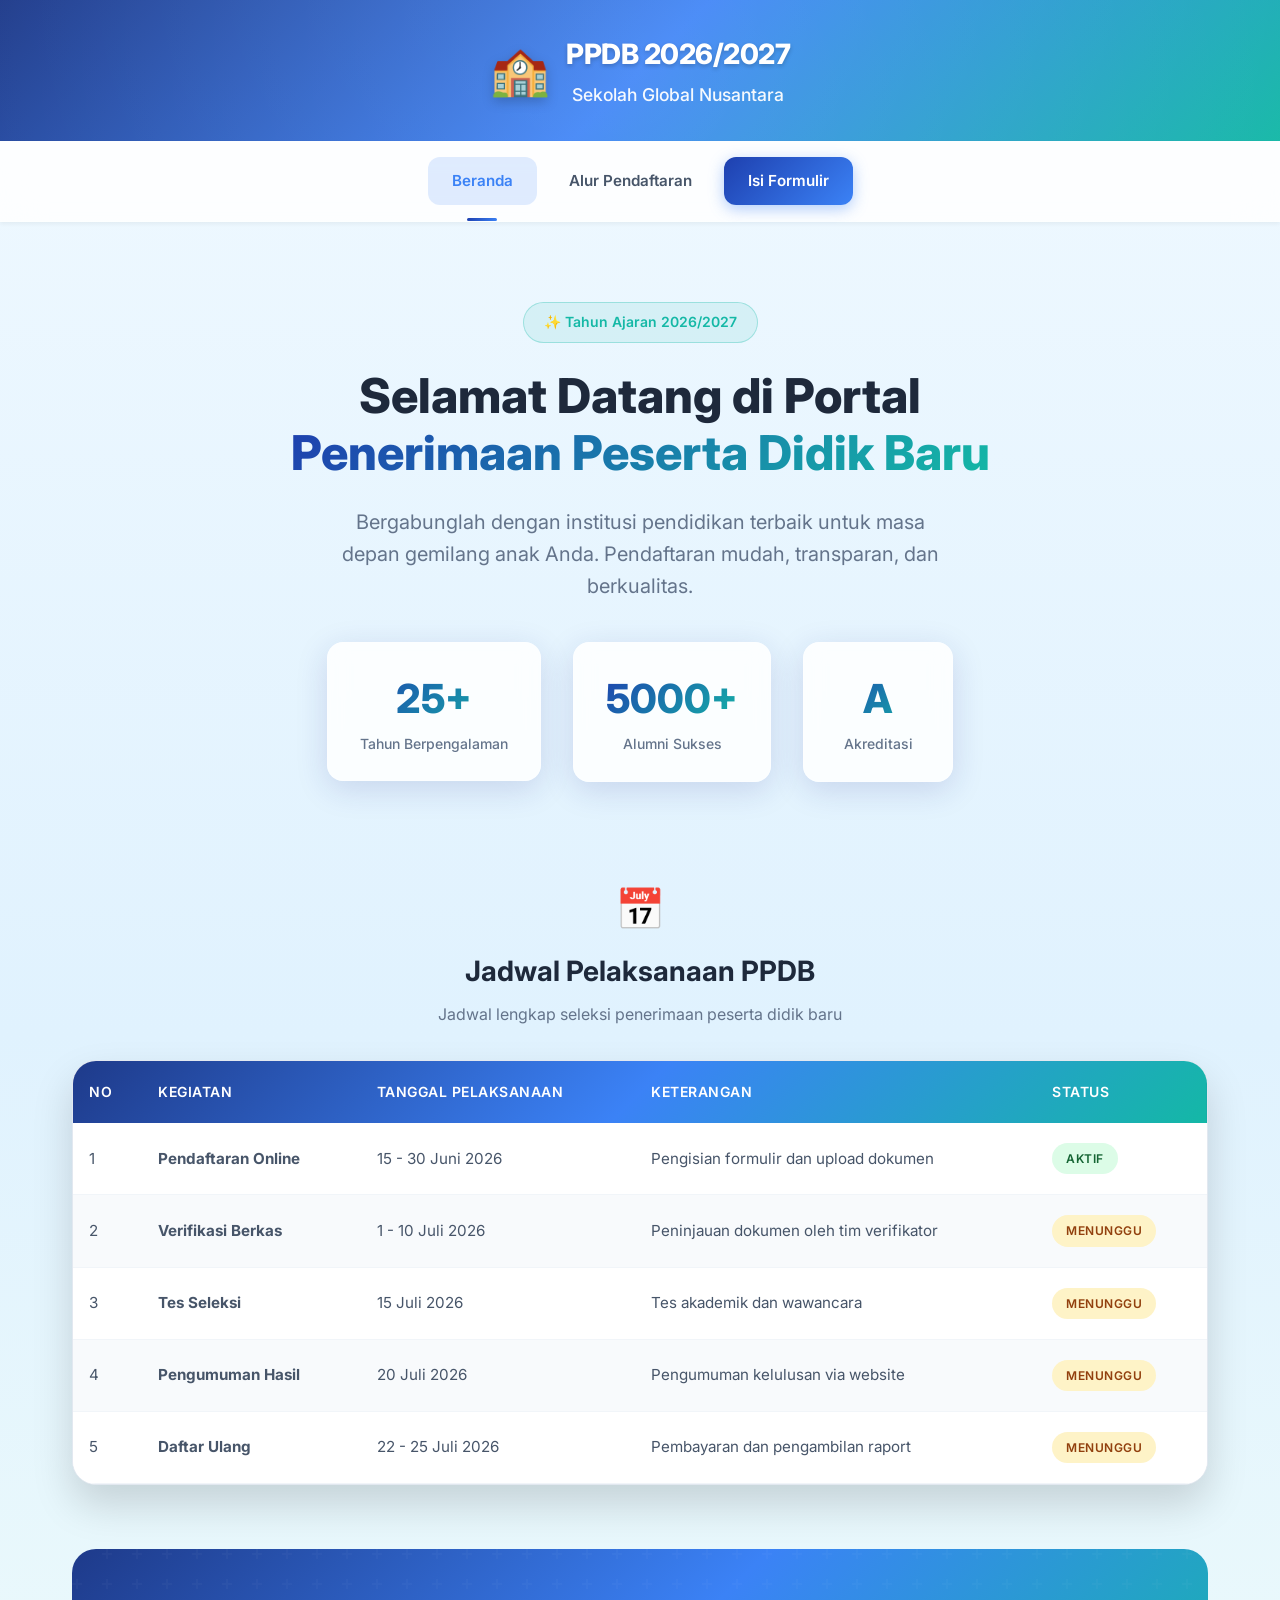
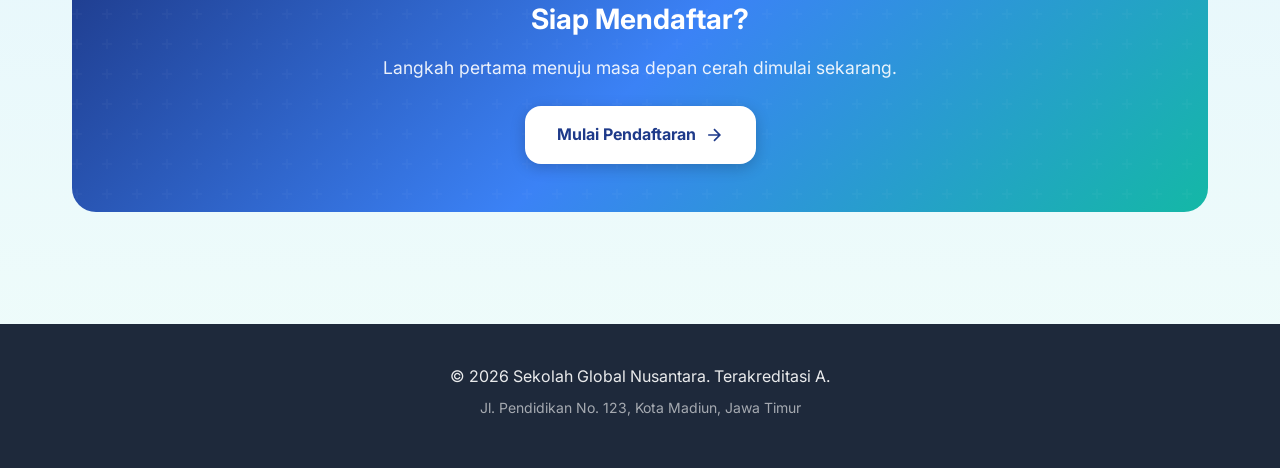
==== index.html @ fd0a24f8 "Folder UTS" ====
<!DOCTYPE html>
<html lang="id">
<head>
    <meta charset="UTF-8">
    <meta name="viewport" content="width=device-width, initial-scale=1.0">
    <title>Beranda - PPDB Sekolah Global Nusantara</title>
    <link rel="stylesheet" href="asset/css/style.css">
    <link href="https://fonts.googleapis.com/css2?family=Inter:wght@300;400;500;600;700;800&display=swap" rel="stylesheet">
</head>
<body>
    <header class="main-header">
        <div class="header-content">
            <div class="brand">
                <div class="logo-icon">🏫</div>
                <div class="brand-text">
                    <h1>PPDB 2026/2027</h1>
                    <p>Sekolah Global Nusantara</p>
                </div>
            </div>
        </div>
    </header>

    <nav class="main-nav">
        <ul class="nav-links">
            <li><a href="index.html" class="nav-link active">Beranda</a></li>
            <li><a href="alur.html" class="nav-link">Alur Pendaftaran</a></li>
            <li><a href="form.html" class="nav-link nav-cta">Isi Formulir</a></li>
        </ul>
    </nav>

    <main class="main-content">
        <section class="hero-section">
            <div class="hero-badge">✨ Tahun Ajaran 2026/2027</div>
            <h2 class="hero-title">Selamat Datang di Portal<br><span class="gradient-text">Penerimaan Peserta Didik Baru</span></h2>
            <p class="hero-subtitle">
                Bergabunglah dengan institusi pendidikan terbaik untuk masa depan gemilang anak Anda. 
                Pendaftaran mudah, transparan, dan berkualitas.
            </p>
            <div class="hero-stats">
                <div class="stat-card">
                    <span class="stat-number">25+</span>
                    <span class="stat-label">Tahun Berpengalaman</span>
                </div>
                <div class="stat-card">
                    <span class="stat-number">5000+</span>
                    <span class="stat-label">Alumni Sukses</span>
                </div>
                <div class="stat-card">
                    <span class="stat-number">A</span>
                    <span class="stat-label">Akreditasi</span>
                </div>
            </div>
        </section>

        <section class="schedule-section">
            <div class="section-header">
                <div class="section-icon">📅</div>
                <h3>Jadwal Pelaksanaan PPDB</h3>
                <p class="section-desc">Jadwal lengkap seleksi penerimaan peserta didik baru</p>
            </div>
            
            <div class="table-container">
                <table class="modern-table">
                    <thead>
                        <tr>
                            <th>No</th>
                            <th>Kegiatan</th>
                            <th>Tanggal Pelaksanaan</th>
                            <th>Keterangan</th>
                            <th>Status</th>
                        </tr>
                    </thead>
                    <tbody>
                        <tr>
                            <td>1</td>
                            <td><strong>Pendaftaran Online</strong></td>
                            <td>15 - 30 Juni 2026</td>
                            <td>Pengisian formulir dan upload dokumen</td>
                            <td><span class="status-badge active">Aktif</span></td>
                        </tr>
                        <tr>
                            <td>2</td>
                            <td><strong>Verifikasi Berkas</strong></td>
                            <td>1 - 10 Juli 2026</td>
                            <td>Peninjauan dokumen oleh tim verifikator</td>
                            <td><span class="status-badge pending">Menunggu</span></td>
                        </tr>
                        <tr>
                            <td>3</td>
                            <td><strong>Tes Seleksi</strong></td>
                            <td>15 Juli 2026</td>
                            <td>Tes akademik dan wawancara</td>
                            <td><span class="status-badge pending">Menunggu</span></td>
                        </tr>
                        <tr>
                            <td>4</td>
                            <td><strong>Pengumuman Hasil</strong></td>
                            <td>20 Juli 2026</td>
                            <td>Pengumuman kelulusan via website</td>
                            <td><span class="status-badge pending">Menunggu</span></td>
                        </tr>
                        <tr>
                            <td>5</td>
                            <td><strong>Daftar Ulang</strong></td>
                            <td>22 - 25 Juli 2026</td>
                            <td>Pembayaran dan pengambilan raport</td>
                            <td><span class="status-badge pending">Menunggu</span></td>
                        </tr>
                    </tbody>
                </table>
            </div>
        </section>

        <section class="cta-section">
            <div class="cta-card">
                <h4>Siap Mendaftar?</h4>
                <p>Langkah pertama menuju masa depan cerah dimulai sekarang.</p>
                <a href="form.html" class="btn-primary">
                    <span>Mulai Pendaftaran</span>
                    <svg width="20" height="20" viewBox="0 0 24 24" fill="none" stroke="currentColor" stroke-width="2">
                        <path d="M5 12h14M12 5l7 7-7 7"/>
                    </svg>
                </a>
            </div>
        </section>
    </main>

    <footer class="main-footer">
        <p>&copy; 2026 Sekolah Global Nusantara. Terakreditasi A.</p>
        <p class="footer-sub">Jl. Pendidikan No. 123, Kota Madiun, Jawa Timur</p>
    </footer>

    <script src="asset/javascript/script.js"></script>
</body>
</html>
---- asset/css/style.css ----
/* ============================================
   PPDB SEKOLAH GLOBAL NUSANTARA - PREMIUM DESIGN
   Modern Glassmorphism & Gradient Theme
   ============================================ */

:root {
    /* Color Palette - Premium Blue-Teal Gradient */
    --primary-dark: #1e3a8a;
    --primary: #3b82f6;
    --primary-light: #60a5fa;
    --secondary: #14b8a6;
    --secondary-light: #5eead4;
    --accent: #f59e0b;
    
    /* Gradients */
    --gradient-header: linear-gradient(135deg, #1e3a8a 0%, #3b82f6 50%, #14b8a6 100%);
    --gradient-button: linear-gradient(135deg, #1e40af 0%, #3b82f6 100%);
    --gradient-button-hover: linear-gradient(135deg, #3b82f6 0%, #14b8a6 100%);
    --gradient-text: linear-gradient(135deg, #1e40af 0%, #14b8a6 100%);
    
    /* Glass Effect */
    --glass-bg: rgba(255, 255, 255, 0.85);
    --glass-border: rgba(255, 255, 255, 0.3);
    --glass-shadow: 0 8px 32px rgba(31, 38, 135, 0.15);
    
    /* Shadows */
    --shadow-sm: 0 2px 4px rgba(0,0,0,0.05);
    --shadow-md: 0 4px 6px rgba(0,0,0,0.07);
    --shadow-lg: 0 10px 25px rgba(0,0,0,0.1);
    --shadow-xl: 0 20px 40px rgba(0,0,0,0.15);
    
    /* Typography */
    --font-family: 'Inter', -apple-system, BlinkMacSystemFont, sans-serif;
    
    /* Spacing */
    --radius-sm: 8px;
    --radius-md: 12px;
    --radius-lg: 16px;
    --radius-xl: 24px;
}

/* Reset & Base */
* {
    margin: 0;
    padding: 0;
    box-sizing: border-box;
}

body {
    font-family: var(--font-family);
    background: linear-gradient(180deg, #f0f9ff 0%, #e0f2fe 50%, #f0fdfa 100%);
    min-height: 100vh;
    color: #1e293b;
    line-height: 1.6;
    overflow-x: hidden;
}

/* ============================================
   HEADER - Animated Gradient
   ============================================ */
.main-header {
    background: var(--gradient-header);
    padding: 2rem 0;
    position: relative;
    overflow: hidden;
}

.main-header::before {
    content: '';
    position: absolute;
    top: -50%;
    left: -50%;
    width: 200%;
    height: 200%;
    background: radial-gradient(circle, rgba(255,255,255,0.1) 0%, transparent 70%);
    animation: shimmer 15s infinite linear;
}

@keyframes shimmer {
    0% { transform: rotate(0deg); }
    100% { transform: rotate(360deg); }
}

.header-content {
    max-width: 1200px;
    margin: 0 auto;
    padding: 0 2rem;
    position: relative;
    z-index: 1;
}

.brand {
    display: flex;
    align-items: center;
    gap: 1rem;
    justify-content: center;
}

.logo-icon {
    font-size: 3rem;
    filter: drop-shadow(0 4px 6px rgba(0,0,0,0.2));
    animation: float 3s ease-in-out infinite;
}

@keyframes float {
    0%, 100% { transform: translateY(0); }
    50% { transform: translateY(-10px); }
}

.brand-text {
    text-align: center;
    color: white;
}

.brand-text h1 {
    font-size: 1.75rem;
    font-weight: 800;
    letter-spacing: -0.5px;
    text-shadow: 0 2px 4px rgba(0,0,0,0.2);
}

.brand-text p {
    font-size: 1.1rem;
    font-weight: 500;
    opacity: 0.95;
    margin-top: 0.25rem;
}

/* ============================================
   NAVIGATION - Glassmorphism Effect
   ============================================ */
.main-nav {
    background: var(--glass-bg);
    backdrop-filter: blur(20px);
    -webkit-backdrop-filter: blur(20px);
    border-bottom: 1px solid var(--glass-border);
    position: sticky;
    top: 0;
    z-index: 100;
    box-shadow: var(--shadow-sm);
}

.nav-links {
    max-width: 1200px;
    margin: 0 auto;
    padding: 1rem 2rem;
    display: flex;
    justify-content: center;
    gap: 0.5rem;
    list-style: none;
}

.nav-link {
    display: block;
    padding: 0.75rem 1.5rem;
    text-decoration: none;
    color: #475569;
    font-weight: 600;
    font-size: 0.95rem;
    border-radius: var(--radius-md);
    transition: all 0.3s cubic-bezier(0.4, 0, 0.2, 1);
    position: relative;
}

.nav-link:hover {
    color: var(--primary);
    background: rgba(59, 130, 246, 0.1);
    transform: translateY(-2px);
}

.nav-link.active {
    color: var(--primary);
    background: rgba(59, 130, 246, 0.15);
}

.nav-link.active::after {
    content: '';
    position: absolute;
    bottom: -1rem;
    left: 50%;
    transform: translateX(-50%);
    width: 30px;
    height: 3px;
    background: var(--gradient-button);
    border-radius: 3px;
}

.nav-cta {
    background: var(--gradient-button);
    color: white !important;
    box-shadow: 0 4px 15px rgba(59, 130, 246, 0.4);
}

.nav-cta:hover {
    background: var(--gradient-button-hover);
    box-shadow: 0 6px 20px rgba(59, 130, 246, 0.5);
    transform: translateY(-2px) scale(1.05);
}

/* ============================================
   MAIN CONTENT
   ============================================ */
.main-content {
    max-width: 1200px;
    margin: 0 auto;
    padding: 3rem 2rem;
}

/* ============================================
   HERO SECTION - Premium Landing
   ============================================ */
.hero-section {
    text-align: center;
    margin-bottom: 4rem;
    padding: 2rem 0;
}

.hero-badge {
    display: inline-block;
    padding: 0.5rem 1.25rem;
    background: rgba(20, 184, 166, 0.1);
    color: var(--secondary);
    font-weight: 600;
    font-size: 0.875rem;
    border-radius: 50px;
    margin-bottom: 1.5rem;
    border: 1px solid rgba(20, 184, 166, 0.3);
}

.hero-title {
    font-size: 3rem;
    font-weight: 800;
    line-height: 1.2;
    margin-bottom: 1.5rem;
    color: #1e293b;
}

.gradient-text {
    background: var(--gradient-text);
    -webkit-background-clip: text;
    -webkit-text-fill-color: transparent;
    background-clip: text;
}

.hero-subtitle {
    font-size: 1.25rem;
    color: #64748b;
    max-width: 600px;
    margin: 0 auto 2.5rem;
    font-weight: 400;
}

.hero-stats {
    display: flex;
    justify-content: center;
    gap: 2rem;
    flex-wrap: wrap;
}

.stat-card {
    background: var(--glass-bg);
    backdrop-filter: blur(10px);
    padding: 1.5rem 2rem;
    border-radius: var(--radius-lg);
    border: 1px solid var(--glass-border);
    box-shadow: var(--glass-shadow);
    min-width: 150px;
    transition: transform 0.3s ease;
}

.stat-card:hover {
    transform: translateY(-5px);
}

.stat-number {
    display: block;
    font-size: 2.5rem;
    font-weight: 800;
    background: var(--gradient-text);
    -webkit-background-clip: text;
    -webkit-text-fill-color: transparent;
}

.stat-label {
    font-size: 0.875rem;
    color: #64748b;
    font-weight: 500;
}

/* ============================================
   SCHEDULE TABLE - Modern Zebra Striping
   ============================================ */
.schedule-section {
    margin-bottom: 4rem;
}

.section-header {
    text-align: center;
    margin-bottom: 2rem;
}

.section-icon {
    font-size: 2.5rem;
    margin-bottom: 0.5rem;
}

.section-header h3 {
    font-size: 1.75rem;
    font-weight: 700;
    color: #1e293b;
    margin-bottom: 0.5rem;
}

.section-desc {
    color: #64748b;
}

.table-container {
    background: white;
    border-radius: var(--radius-xl);
    box-shadow: var(--shadow-xl);
    overflow: hidden;
    border: 1px solid #e2e8f0;
}

.modern-table {
    width: 100%;
    border-collapse: separate;
    border-spacing: 0;
    font-size: 0.95rem;
}

.modern-table thead {
    background: var(--gradient-header);
    color: white;
}

.modern-table th {
    padding: 1.25rem 1rem;
    font-weight: 600;
    text-align: left;
    font-size: 0.875rem;
    text-transform: uppercase;
    letter-spacing: 0.5px;
}

.modern-table td {
    padding: 1.25rem 1rem;
    border-bottom: 1px solid #f1f5f9;
    color: #475569;
}

/* Zebra Striping */
.modern-table tbody tr:nth-child(even) {
    background: #f8fafc;
}

.modern-table tbody tr:nth-child(odd) {
    background: white;
}

.modern-table tbody tr:hover {
    background: #eff6ff;
    transition: background 0.2s ease;
}

/* Status Badges */
.status-badge {
    display: inline-block;
    padding: 0.375rem 0.875rem;
    border-radius: 50px;
    font-size: 0.75rem;
    font-weight: 600;
    text-transform: uppercase;
    letter-spacing: 0.5px;
}

.status-badge.active {
    background: #dcfce7;
    color: #166534;
}

.status-badge.pending {
    background: #fef3c7;
    color: #92400e;
}

/* ============================================
   CTA SECTION
   ============================================ */
.cta-section {
    margin-top: 3rem;
}

.cta-card {
    background: var(--gradient-header);
    border-radius: var(--radius-xl);
    padding: 3rem;
    text-align: center;
    color: white;
    position: relative;
    overflow: hidden;
}

.cta-card::before {
    content: '';
    position: absolute;
    top: 0;
    left: 0;
    right: 0;
    bottom: 0;
    background: url("data:image/svg+xml,%3Csvg width='60' height='60' viewBox='0 0 60 60' xmlns='http://www.w3.org/2000/svg'%3E%3Cg fill='none' fill-rule='evenodd'%3E%3Cg fill='%23ffffff' fill-opacity='0.05'%3E%3Cpath d='M36 34v-4h-2v4h-4v2h4v4h2v-4h4v-2h-4zm0-30V0h-2v4h-4v2h4v4h2V6h4V4h-4zM6 34v-4H4v4H0v2h4v4h2v-4h4v-2H6zM6 4V0H4v4H0v2h4v4h2V6h4V4H6z'/%3E%3C/g%3E%3C/g%3E%3C/svg%3E");
    opacity: 0.5;
}

.cta-card h4 {
    font-size: 1.75rem;
    font-weight: 700;
    margin-bottom: 0.75rem;
    position: relative;
}

.cta-card p {
    font-size: 1.1rem;
    opacity: 0.9;
    margin-bottom: 1.5rem;
    position: relative;
}

.btn-primary {
    display: inline-flex;
    align-items: center;
    gap: 0.5rem;
    padding: 1rem 2rem;
    background: white;
    color: var(--primary-dark);
    text-decoration: none;
    font-weight: 700;
    border-radius: var(--radius-lg);
    box-shadow: 0 4px 15px rgba(0,0,0,0.2);
    transition: all 0.3s cubic-bezier(0.4, 0, 0.2, 1);
    position: relative;
    border: none;
    cursor: pointer;
}

.btn-primary:hover {
    transform: translateY(-3px) scale(1.02);
    box-shadow: 0 8px 25px rgba(0,0,0,0.3);
}

.btn-primary svg {
    transition: transform 0.3s ease;
}

.btn-primary:hover svg {
    transform: translateX(4px);
}

/* ============================================
   ALUR PAGE - Timeline Design
   ============================================ */
.page-header {
    text-align: center;
    margin-bottom: 3rem;
}

.page-title {
    font-size: 2.5rem;
    font-weight: 800;
    margin-bottom: 0.75rem;
}

.page-subtitle {
    color: #64748b;
    font-size: 1.1rem;
}

.flow-section {
    display: grid;
    grid-template-columns: 1fr 1fr;
    gap: 3rem;
    align-items: start;
    margin-bottom: 4rem;
}

.flow-illustration {
    position: sticky;
    top: 120px;
}

.flow-image {
    width: 100%;
    border-radius: var(--radius-xl);
    box-shadow: var(--shadow-xl);
    border: 1px solid #e2e8f0;
}

.image-caption {
    text-align: center;
    margin-top: 1rem;
    color: #64748b;
    font-size: 0.875rem;
    font-style: italic;
}

.flow-content {
    background: white;
    padding: 2.5rem;
    border-radius: var(--radius-xl);
    box-shadow: var(--shadow-lg);
}

.flow-title {
    font-size: 1.5rem;
    font-weight: 700;
    margin-bottom: 1rem;
    color: #1e293b;
}

.flow-intro {
    color: #64748b;
    margin-bottom: 2rem;
    line-height: 1.7;
}

.flow-list {
    list-style: none;
    counter-reset: flow-counter;
}

.flow-item {
    display: flex;
    gap: 1.25rem;
    margin-bottom: 1.5rem;
    padding-bottom: 1.5rem;
    border-bottom: 1px solid #f1f5f9;
    transition: all 0.3s ease;
}

.flow-item:last-child {
    border-bottom: none;
    margin-bottom: 0;
    padding-bottom: 0;
}

.flow-item:hover {
    transform: translateX(10px);
}

.flow-number {
    width: 50px;
    height: 50px;
    background: var(--gradient-button);
    color: white;
    border-radius: var(--radius-md);
    display: flex;
    align-items: center;
    justify-content: center;
    font-weight: 700;
    font-size: 1.1rem;
    flex-shrink: 0;
    box-shadow: 0 4px 15px rgba(59, 130, 246, 0.3);
}

.flow-text h4 {
    font-size: 1.1rem;
    font-weight: 700;
    color: #1e293b;
    margin-bottom: 0.5rem;
}

.flow-text p {
    color: #64748b;
    font-size: 0.95rem;
    line-height: 1.6;
}

/* Requirements Section */
.requirements-section {
    background: white;
    padding: 2.5rem;
    border-radius: var(--radius-xl);
    box-shadow: var(--shadow-lg);
}

.section-title {
    font-size: 1.5rem;
    font-weight: 700;
    margin-bottom: 1.5rem;
    text-align: center;
}

.requirements-grid {
    display: grid;
    grid-template-columns: repeat(auto-fit, minmax(200px, 1fr));
    gap: 1.5rem;
}

.req-card {
    background: #f8fafc;
    border: 2px solid #e2e8f0;
    border-radius: var(--radius-lg);
    padding: 1.5rem;
    text-align: center;
    transition: all 0.3s ease;
    cursor: pointer;
}

.req-card:hover {
    border-color: var(--primary);
    background: #eff6ff;
    transform: translateY(-5px);
    box-shadow: var(--shadow-md);
}

.req-icon {
    font-size: 2.5rem;
    margin-bottom: 0.75rem;
}

.req-card span {
    display: block;
    font-weight: 600;
    color: #475569;
}

/* ============================================
   FORM PAGE - Glassmorphism Form
   ============================================ */
.form-section {
    max-width: 700px;
    margin: 0 auto;
}

.form-container {
    background: var(--glass-bg);
    backdrop-filter: blur(20px);
    -webkit-backdrop-filter: blur(20px);
    border: 1px solid var(--glass-border);
    border-radius: var(--radius-xl);
    padding: 3rem;
    box-shadow: var(--glass-shadow);
}

.form-header {
    text-align: center;
    margin-bottom: 2.5rem;
}

.form-icon {
    font-size: 3.5rem;
    margin-bottom: 1rem;
    display: inline-block;
    animation: bounce 2s infinite;
}

@keyframes bounce {
    0%, 100% { transform: translateY(0); }
    50% { transform: translateY(-10px); }
}

.form-title {
    font-size: 1.75rem;
    font-weight: 700;
    color: #1e293b;
    margin-bottom: 0.5rem;
}

.form-subtitle {
    color: #64748b;
    font-size: 0.95rem;
}

.modern-form {
    display: flex;
    flex-direction: column;
    gap: 1.75rem;
}

.form-group {
    position: relative;
}

.form-label {
    display: flex;
    align-items: center;
    gap: 0.5rem;
    font-weight: 600;
    color: #374151;
    margin-bottom: 0.75rem;
    font-size: 0.95rem;
}

.label-icon {
    font-size: 1.1rem;
}

.form-input,
.form-select {
    width: 100%;
    padding: 1rem 1.25rem;
    border: 2px solid #e2e8f0;
    border-radius: var(--radius-lg);
    font-size: 1rem;
    font-family: var(--font-family);
    background: white;
    transition: all 0.3s ease;
    outline: none;
}

.form-input:focus,
.form-select:focus {
    border-color: var(--primary);
    box-shadow: 0 0 0 4px rgba(59, 130, 246, 0.15), 0 0 20px rgba(59, 130, 246, 0.2);
    transform: translateY(-2px);
}

/* Glow Effect on Focus */
.form-input:focus {
    animation: glow 1.5s ease-in-out infinite alternate;
}

@keyframes glow {
    from { box-shadow: 0 0 0 4px rgba(59, 130, 246, 0.15), 0 0 10px rgba(59, 130, 246, 0.1); }
    to { box-shadow: 0 0 0 4px rgba(59, 130, 246, 0.2), 0 0 25px rgba(20, 184, 166, 0.3); }
}

/* NIK Counter */
.nik-counter {
    position: absolute;
    right: 1rem;
    bottom: 1rem;
    font-size: 0.75rem;
    color: #94a3b8;
    font-weight: 500;
}

.nik-counter.valid {
    color: var(--secondary);
    font-weight: 600;
}

.nik-counter.invalid {
    color: #ef4444;
}

/* Select Wrapper */
.select-wrapper {
    position: relative;
}

.select-arrow {
    position: absolute;
    right: 1.25rem;
    top: 50%;
    transform: translateY(-50%);
    color: #94a3b8;
    pointer-events: none;
    transition: transform 0.3s ease;
}

.form-select:focus + .select-arrow {
    transform: translateY(-50%) rotate(180deg);
    color: var(--primary);
}

/* Info Box */
.form-info-box {
    display: flex;
    gap: 1rem;
    padding: 1.25rem;
    background: linear-gradient(135deg, #fef3c7 0%, #fde68a 100%);
    border-radius: var(--radius-md);
    border-left: 4px solid var(--accent);
}

.info-icon {
    font-size: 1.5rem;
    flex-shrink: 0;
}

.info-text {
    font-size: 0.9rem;
    color: #92400e;
    line-height: 1.6;
}

.info-text strong {
    display: block;
    margin-bottom: 0.25rem;
    color: #78350f;
}

/* Submit Button */
.btn-submit {
    width: 100%;
    padding: 1.25rem;
    background: var(--gradient-button);
    color: white;
    border: none;
    border-radius: var(--radius-lg);
    font-size: 1.1rem;
    font-weight: 700;
    cursor: pointer;
    position: relative;
    overflow: hidden;
    transition: all 0.3s cubic-bezier(0.4, 0, 0.2, 1);
    box-shadow: 0 4px 15px rgba(59, 130, 246, 0.4);
}

.btn-submit::before {
    content: '';
    position: absolute;
    top: 0;
    left: -100%;
    width: 100%;
    height: 100%;
    background: linear-gradient(90deg, transparent, rgba(255,255,255,0.3), transparent);
    transition: left 0.5s ease;
}

.btn-submit:hover {
    transform: translateY(-3px) scale(1.02);
    box-shadow: 0 8px 25px rgba(59, 130, 246, 0.5);
    background: var(--gradient-button-hover);
}

.btn-submit:hover::before {
    left: 100%;
}

.btn-submit:active {
    transform: translateY(-1px) scale(0.98);
}

.btn-loader {
    display: flex;
    align-items: center;
    justify-content: center;
    gap: 0.75rem;
}

.spinner {
    width: 20px;
    height: 20px;
    animation: spin 1s linear infinite;
}

@keyframes spin {
    100% { transform: rotate(360deg); }
}

/* ============================================
   TOAST NOTIFICATION - Custom Floating Alert
   ============================================ */
.toast {
    position: fixed;
    bottom: 2rem;
    left: 50%;
    transform: translateX(-50%) translateY(100px);
    background: white;
    padding: 1.25rem 2rem;
    border-radius: var(--radius-lg);
    box-shadow: 0 20px 40px rgba(0,0,0,0.2);
    display: flex;
    align-items: center;
    gap: 1rem;
    min-width: 350px;
    max-width: 450px;
    z-index: 1000;
    opacity: 0;
    transition: all 0.4s cubic-bezier(0.68, -0.55, 0.265, 1.55);
    border-left: 5px solid var(--secondary);
}

.toast.show {
    transform: translateX(-50%) translateY(0);
    opacity: 1;
}

.toast.error {
    border-left-color: #ef4444;
}

.toast.error .toast-icon {
    background: #fef2f2;
    color: #ef4444;
}

.toast-icon {
    width: 45px;
    height: 45px;
    background: #f0fdf4;
    color: var(--secondary);
    border-radius: 50%;
    display: flex;
    align-items: center;
    justify-content: center;
    font-size: 1.5rem;
    flex-shrink: 0;
}

.toast-content {
    flex: 1;
}

.toast-title {
    font-weight: 700;
    color: #1e293b;
    margin-bottom: 0.25rem;
}

.toast-message {
    font-size: 0.9rem;
    color: #64748b;
}

.toast-progress {
    position: absolute;
    bottom: 0;
    left: 0;
    height: 4px;
    background: var(--secondary);
    border-radius: 0 0 0 var(--radius-lg);
    width: 100%;
    transform-origin: left;
}

.toast.error .toast-progress {
    background: #ef4444;
}

/* ============================================
   FOOTER
   ============================================ */
.main-footer {
    background: #1e293b;
    color: white;
    text-align: center;
    padding: 2.5rem 2rem;
    margin-top: 4rem;
}

.main-footer p {
    margin-bottom: 0.5rem;
    opacity: 0.9;
}

.footer-sub {
    font-size: 0.875rem;
    opacity: 0.6 !important;
}

/* ============================================
   RESPONSIVE DESIGN
   ============================================ */
@media (max-width: 768px) {
    .hero-title {
        font-size: 2rem;
    }
    
    .hero-stats {
        flex-direction: column;
        align-items: center;
    }
    
    .flow-section {
        grid-template-columns: 1fr;
    }
    
    .flow-illustration {
        position: static;
        order: -1;
    }
    
    .form-container {
        padding: 2rem 1.5rem;
    }
    
    .nav-links {
        flex-wrap: wrap;
        gap: 0.5rem;
    }
    
    .nav-link {
        padding: 0.5rem 1rem;
        font-size: 0.875rem;
    }
    
    .modern-table {
        font-size: 0.875rem;
    }
    
    .modern-table th,
    .modern-table td {
        padding: 1rem 0.75rem;
    }
    
    .toast {
        min-width: 90%;
        max-width: 90%;
    }
}

/* Print Styles */
@media print {
    .main-header,
    .main-nav,
    .btn-submit,
    .toast {
        display: none;
    }
    
    .main-content {
        padding: 0;
    }
}
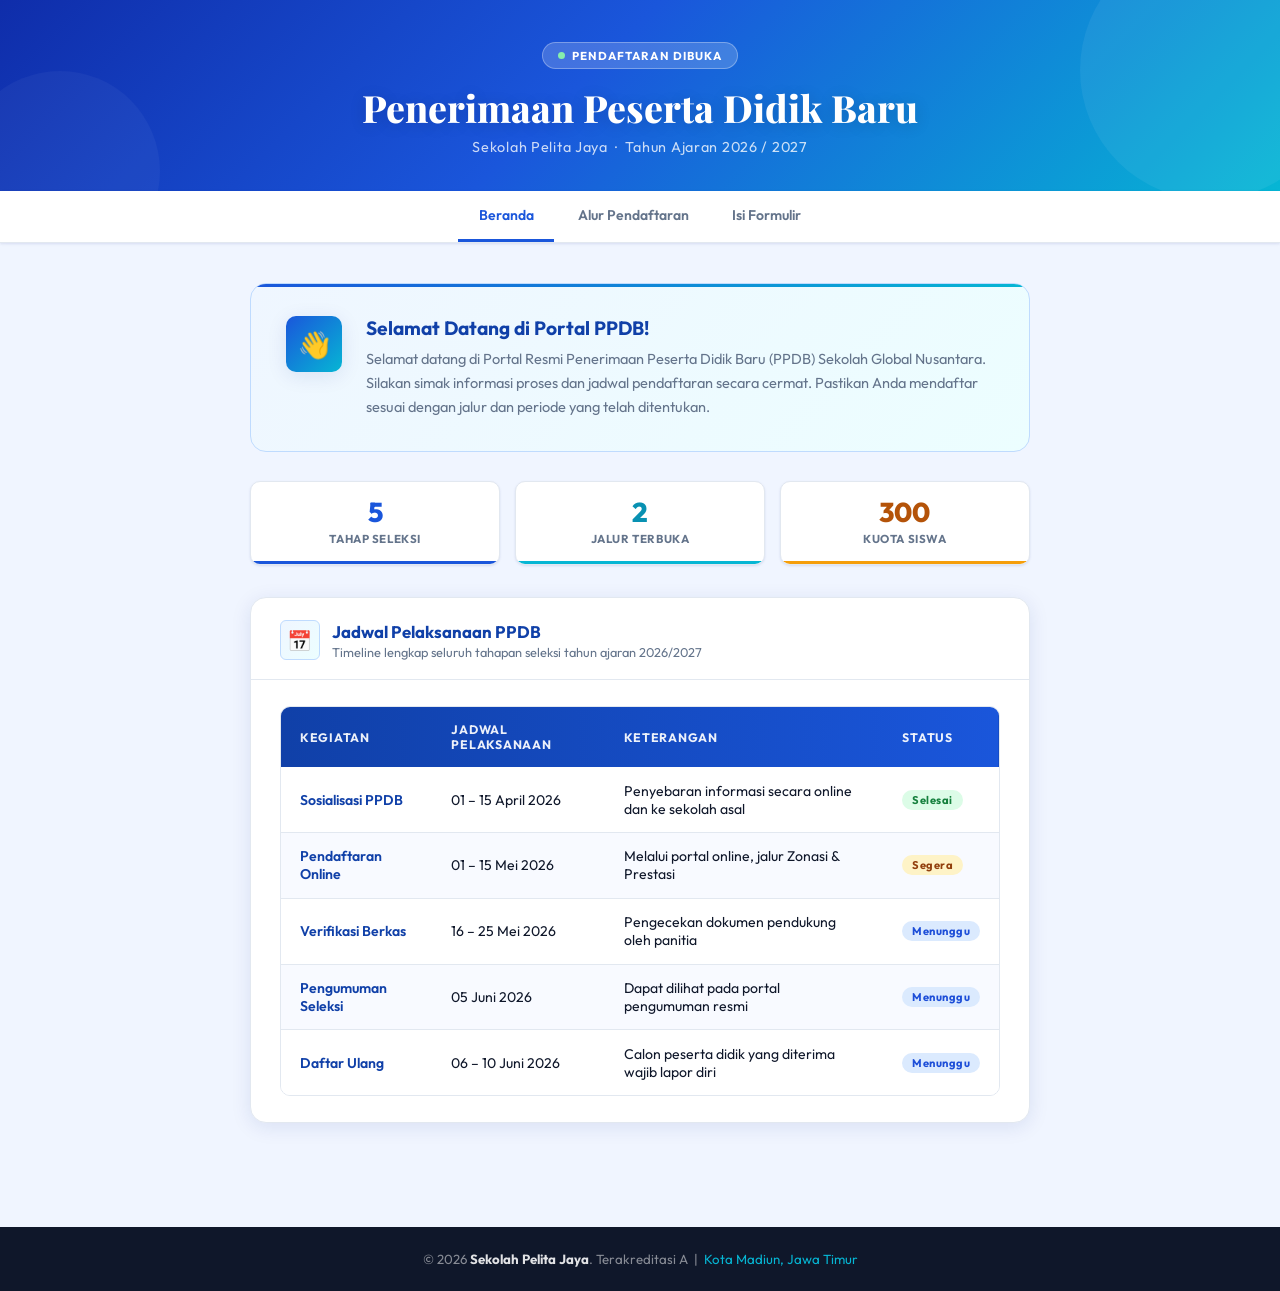
==== commit fa762d6f: "Folder UTS" ====
--- a/index.html
+++ b/index.html
@@ -1,135 +1,121 @@
 <!DOCTYPE html>
 <html lang="id">
 <head>
-    <meta charset="UTF-8">
-    <meta name="viewport" content="width=device-width, initial-scale=1.0">
-    <title>Beranda - PPDB Sekolah Global Nusantara</title>
-    <link rel="stylesheet" href="asset/css/style.css">
-    <link href="https://fonts.googleapis.com/css2?family=Inter:wght@300;400;500;600;700;800&display=swap" rel="stylesheet">
+  <meta charset="UTF-8" />
+  <meta name="viewport" content="width=device-width, initial-scale=1.0" />
+  <title>Beranda — PPDB Sekolah Pelita Jaya 2026/2027</title>
+  <link rel="stylesheet" href="asset/css/style.css" />
 </head>
 <body>
-    <header class="main-header">
-        <div class="header-content">
-            <div class="brand">
-                <div class="logo-icon">🏫</div>
-                <div class="brand-text">
-                    <h1>PPDB 2026/2027</h1>
-                    <p>Sekolah Global Nusantara</p>
-                </div>
-            </div>
+
+  <header>
+    <div class="header-badge">
+      <span class="dot"></span>
+      Pendaftaran Dibuka
+    </div>
+    <h1> Penerimaan Peserta Didik Baru</h1>
+    <p>Sekolah Pelita Jaya &nbsp;·&nbsp; Tahun Ajaran 2026 / 2027</p>
+  </header>
+
+  <nav>
+    <a href="index.html" class="active"> Beranda</a>
+    <a href="alur.html"> Alur Pendaftaran</a>
+    <a href="form.html"> Isi Formulir</a>
+  </nav>
+
+  <main>
+
+    <!-- Welcome Banner -->
+    <div class="hero-welcome">
+      <div class="hero-icon">👋</div>
+      <div>
+        <h2>Selamat Datang di Portal PPDB!</h2>
+        <p>Selamat datang di Portal Resmi Penerimaan Peserta Didik Baru (PPDB) Sekolah Global Nusantara.
+           Silakan simak informasi proses dan jadwal pendaftaran secara cermat. Pastikan Anda mendaftar
+           sesuai dengan jalur dan periode yang telah ditentukan.</p>
+      </div>
+    </div>
+
+    <!-- Quick Stats -->
+    <div class="stat-chips">
+      <div class="chip blue">
+        <div class="chip-number">5</div>
+        <div class="chip-label">Tahap Seleksi</div>
+      </div>
+      <div class="chip cyan">
+        <div class="chip-number">2</div>
+        <div class="chip-label">Jalur Terbuka</div>
+      </div>
+      <div class="chip gold">
+        <div class="chip-number">300</div>
+        <div class="chip-label">Kuota Siswa</div>
+      </div>
+    </div>
+
+    <!-- Jadwal PPDB Table -->
+    <div class="card">
+      <div class="card-header">
+        <div class="card-header-icon">📅</div>
+        <div>
+          <h2>Jadwal Pelaksanaan PPDB</h2>
+          <p>Timeline lengkap seluruh tahapan seleksi tahun ajaran 2026/2027</p>
         </div>
-    </header>
+      </div>
+      <div class="card-body">
+        <div class="table-wrapper">
+          <table>
+            <thead>
+              <tr>
+                <th>Kegiatan</th>
+                <th>Jadwal Pelaksanaan</th>
+                <th>Keterangan</th>
+                <th>Status</th>
+              </tr>
+            </thead>
+            <tbody>
+              <tr>
+                <td>Sosialisasi PPDB</td>
+                <td>01 – 15 April 2026</td>
+                <td>Penyebaran informasi secara online dan ke sekolah asal</td>
+                <td><span class="badge-status open">Selesai</span></td>
+              </tr>
+              <tr>
+                <td>Pendaftaran Online</td>
+                <td>01 – 15 Mei 2026</td>
+                <td>Melalui portal online, jalur Zonasi &amp; Prestasi</td>
+                <td><span class="badge-status soon">Segera</span></td>
+              </tr>
+              <tr>
+                <td>Verifikasi Berkas</td>
+                <td>16 – 25 Mei 2026</td>
+                <td>Pengecekan dokumen pendukung oleh panitia</td>
+                <td><span class="badge-status info">Menunggu</span></td>
+              </tr>
+              <tr>
+                <td>Pengumuman Seleksi</td>
+                <td>05 Juni 2026</td>
+                <td>Dapat dilihat pada portal pengumuman resmi</td>
+                <td><span class="badge-status info">Menunggu</span></td>
+              </tr>
+              <tr>
+                <td>Daftar Ulang</td>
+                <td>06 – 10 Juni 2026</td>
+                <td>Calon peserta didik yang diterima wajib lapor diri</td>
+                <td><span class="badge-status info">Menunggu</span></td>
+              </tr>
+            </tbody>
+          </table>
+        </div>
+      </div>
+    </div>
 
-    <nav class="main-nav">
-        <ul class="nav-links">
-            <li><a href="index.html" class="nav-link active">Beranda</a></li>
-            <li><a href="alur.html" class="nav-link">Alur Pendaftaran</a></li>
-            <li><a href="form.html" class="nav-link nav-cta">Isi Formulir</a></li>
-        </ul>
-    </nav>
+  </main>
 
-    <main class="main-content">
-        <section class="hero-section">
-            <div class="hero-badge">✨ Tahun Ajaran 2026/2027</div>
-            <h2 class="hero-title">Selamat Datang di Portal<br><span class="gradient-text">Penerimaan Peserta Didik Baru</span></h2>
-            <p class="hero-subtitle">
-                Bergabunglah dengan institusi pendidikan terbaik untuk masa depan gemilang anak Anda. 
-                Pendaftaran mudah, transparan, dan berkualitas.
-            </p>
-            <div class="hero-stats">
-                <div class="stat-card">
-                    <span class="stat-number">25+</span>
-                    <span class="stat-label">Tahun Berpengalaman</span>
-                </div>
-                <div class="stat-card">
-                    <span class="stat-number">5000+</span>
-                    <span class="stat-label">Alumni Sukses</span>
-                </div>
-                <div class="stat-card">
-                    <span class="stat-number">A</span>
-                    <span class="stat-label">Akreditasi</span>
-                </div>
-            </div>
-        </section>
+  <footer>
+    <div>&copy; 2026 <strong>Sekolah Pelita Jaya</strong>. Terakreditasi A &nbsp;|&nbsp; <span class="footer-accent">Kota Madiun, Jawa Timur</span></div>
+  </footer>
 
-        <section class="schedule-section">
-            <div class="section-header">
-                <div class="section-icon">📅</div>
-                <h3>Jadwal Pelaksanaan PPDB</h3>
-                <p class="section-desc">Jadwal lengkap seleksi penerimaan peserta didik baru</p>
-            </div>
-            
-            <div class="table-container">
-                <table class="modern-table">
-                    <thead>
-                        <tr>
-                            <th>No</th>
-                            <th>Kegiatan</th>
-                            <th>Tanggal Pelaksanaan</th>
-                            <th>Keterangan</th>
-                            <th>Status</th>
-                        </tr>
-                    </thead>
-                    <tbody>
-                        <tr>
-                            <td>1</td>
-                            <td><strong>Pendaftaran Online</strong></td>
-                            <td>15 - 30 Juni 2026</td>
-                            <td>Pengisian formulir dan upload dokumen</td>
-                            <td><span class="status-badge active">Aktif</span></td>
-                        </tr>
-                        <tr>
-                            <td>2</td>
-                            <td><strong>Verifikasi Berkas</strong></td>
-                            <td>1 - 10 Juli 2026</td>
-                            <td>Peninjauan dokumen oleh tim verifikator</td>
-                            <td><span class="status-badge pending">Menunggu</span></td>
-                        </tr>
-                        <tr>
-                            <td>3</td>
-                            <td><strong>Tes Seleksi</strong></td>
-                            <td>15 Juli 2026</td>
-                            <td>Tes akademik dan wawancara</td>
-                            <td><span class="status-badge pending">Menunggu</span></td>
-                        </tr>
-                        <tr>
-                            <td>4</td>
-                            <td><strong>Pengumuman Hasil</strong></td>
-                            <td>20 Juli 2026</td>
-                            <td>Pengumuman kelulusan via website</td>
-                            <td><span class="status-badge pending">Menunggu</span></td>
-                        </tr>
-                        <tr>
-                            <td>5</td>
-                            <td><strong>Daftar Ulang</strong></td>
-                            <td>22 - 25 Juli 2026</td>
-                            <td>Pembayaran dan pengambilan raport</td>
-                            <td><span class="status-badge pending">Menunggu</span></td>
-                        </tr>
-                    </tbody>
-                </table>
-            </div>
-        </section>
-
-        <section class="cta-section">
-            <div class="cta-card">
-                <h4>Siap Mendaftar?</h4>
-                <p>Langkah pertama menuju masa depan cerah dimulai sekarang.</p>
-                <a href="form.html" class="btn-primary">
-                    <span>Mulai Pendaftaran</span>
-                    <svg width="20" height="20" viewBox="0 0 24 24" fill="none" stroke="currentColor" stroke-width="2">
-                        <path d="M5 12h14M12 5l7 7-7 7"/>
-                    </svg>
-                </a>
-            </div>
-        </section>
-    </main>
-
-    <footer class="main-footer">
-        <p>&copy; 2026 Sekolah Global Nusantara. Terakreditasi A.</p>
-        <p class="footer-sub">Jl. Pendidikan No. 123, Kota Madiun, Jawa Timur</p>
-    </footer>
-
-    <script src="asset/javascript/script.js"></script>
+  <div id="toast"></div>
+  <script src="asset/javascript/script.js"></script>
 </body>
-</html>+</html>
--- a/asset/css/style.css
+++ b/asset/css/style.css
@@ -1,1018 +1,687 @@
-/* ============================================
-   PPDB SEKOLAH GLOBAL NUSANTARA - PREMIUM DESIGN
-   Modern Glassmorphism & Gradient Theme
-   ============================================ */
+@import url('https://fonts.googleapis.com/css2?family=Outfit:wght@300;400;500;600;700;800&family=Playfair+Display:wght@700;800&display=swap');
 
 :root {
-    /* Color Palette - Premium Blue-Teal Gradient */
-    --primary-dark: #1e3a8a;
-    --primary: #3b82f6;
-    --primary-light: #60a5fa;
-    --secondary: #14b8a6;
-    --secondary-light: #5eead4;
-    --accent: #f59e0b;
-    
-    /* Gradients */
-    --gradient-header: linear-gradient(135deg, #1e3a8a 0%, #3b82f6 50%, #14b8a6 100%);
-    --gradient-button: linear-gradient(135deg, #1e40af 0%, #3b82f6 100%);
-    --gradient-button-hover: linear-gradient(135deg, #3b82f6 0%, #14b8a6 100%);
-    --gradient-text: linear-gradient(135deg, #1e40af 0%, #14b8a6 100%);
-    
-    /* Glass Effect */
-    --glass-bg: rgba(255, 255, 255, 0.85);
-    --glass-border: rgba(255, 255, 255, 0.3);
-    --glass-shadow: 0 8px 32px rgba(31, 38, 135, 0.15);
-    
-    /* Shadows */
-    --shadow-sm: 0 2px 4px rgba(0,0,0,0.05);
-    --shadow-md: 0 4px 6px rgba(0,0,0,0.07);
-    --shadow-lg: 0 10px 25px rgba(0,0,0,0.1);
-    --shadow-xl: 0 20px 40px rgba(0,0,0,0.15);
-    
-    /* Typography */
-    --font-family: 'Inter', -apple-system, BlinkMacSystemFont, sans-serif;
-    
-    /* Spacing */
-    --radius-sm: 8px;
-    --radius-md: 12px;
-    --radius-lg: 16px;
-    --radius-xl: 24px;
-}
-
-/* Reset & Base */
-* {
-    margin: 0;
-    padding: 0;
-    box-sizing: border-box;
-}
+  --primary:       #1a56db;
+  --primary-dark:  #1040a8;
+  --primary-light: #3b82f6;
+  --accent:        #06b6d4;
+  --accent2:       #f59e0b;
+  --success:       #10b981;
+  --danger:        #ef4444;
+  --bg:            #f0f5ff;
+  --surface:       #ffffff;
+  --surface2:      #f8faff;
+  --text:          #0f172a;
+  --text-muted:    #64748b;
+  --text-light:    #94a3b8;
+  --border:        #e2e8f0;
+  --border-accent: #bfdbfe;
+  --radius:        16px;
+  --radius-sm:     10px;
+  --radius-xs:     6px;
+  --shadow-sm:     0 1px 3px rgba(15,40,138,0.08), 0 1px 2px rgba(15,40,138,0.04);
+  --shadow:        0 4px 20px rgba(15,40,138,0.10);
+  --shadow-md:     0 8px 32px rgba(15,40,138,0.14);
+  --transition:    0.28s cubic-bezier(0.4,0,0.2,1);
+}
+
+*, *::before, *::after { box-sizing: border-box; margin: 0; padding: 0; }
+html { scroll-behavior: smooth; }
 
 body {
-    font-family: var(--font-family);
-    background: linear-gradient(180deg, #f0f9ff 0%, #e0f2fe 50%, #f0fdfa 100%);
-    min-height: 100vh;
-    color: #1e293b;
-    line-height: 1.6;
-    overflow-x: hidden;
-}
-
-/* ============================================
-   HEADER - Animated Gradient
-   ============================================ */
-.main-header {
-    background: var(--gradient-header);
-    padding: 2rem 0;
-    position: relative;
-    overflow: hidden;
-}
-
-.main-header::before {
-    content: '';
-    position: absolute;
-    top: -50%;
-    left: -50%;
-    width: 200%;
-    height: 200%;
-    background: radial-gradient(circle, rgba(255,255,255,0.1) 0%, transparent 70%);
-    animation: shimmer 15s infinite linear;
-}
-
-@keyframes shimmer {
-    0% { transform: rotate(0deg); }
-    100% { transform: rotate(360deg); }
-}
-
-.header-content {
-    max-width: 1200px;
-    margin: 0 auto;
-    padding: 0 2rem;
-    position: relative;
-    z-index: 1;
-}
-
-.brand {
-    display: flex;
-    align-items: center;
-    gap: 1rem;
-    justify-content: center;
-}
-
-.logo-icon {
-    font-size: 3rem;
-    filter: drop-shadow(0 4px 6px rgba(0,0,0,0.2));
-    animation: float 3s ease-in-out infinite;
-}
-
-@keyframes float {
-    0%, 100% { transform: translateY(0); }
-    50% { transform: translateY(-10px); }
-}
-
-.brand-text {
-    text-align: center;
-    color: white;
-}
-
-.brand-text h1 {
-    font-size: 1.75rem;
-    font-weight: 800;
-    letter-spacing: -0.5px;
-    text-shadow: 0 2px 4px rgba(0,0,0,0.2);
-}
-
-.brand-text p {
-    font-size: 1.1rem;
-    font-weight: 500;
-    opacity: 0.95;
-    margin-top: 0.25rem;
-}
-
-/* ============================================
-   NAVIGATION - Glassmorphism Effect
-   ============================================ */
-.main-nav {
-    background: var(--glass-bg);
-    backdrop-filter: blur(20px);
-    -webkit-backdrop-filter: blur(20px);
-    border-bottom: 1px solid var(--glass-border);
-    position: sticky;
-    top: 0;
-    z-index: 100;
-    box-shadow: var(--shadow-sm);
-}
-
-.nav-links {
-    max-width: 1200px;
-    margin: 0 auto;
-    padding: 1rem 2rem;
-    display: flex;
-    justify-content: center;
-    gap: 0.5rem;
-    list-style: none;
-}
-
-.nav-link {
-    display: block;
-    padding: 0.75rem 1.5rem;
-    text-decoration: none;
-    color: #475569;
-    font-weight: 600;
-    font-size: 0.95rem;
-    border-radius: var(--radius-md);
-    transition: all 0.3s cubic-bezier(0.4, 0, 0.2, 1);
-    position: relative;
-}
-
-.nav-link:hover {
-    color: var(--primary);
-    background: rgba(59, 130, 246, 0.1);
-    transform: translateY(-2px);
-}
-
-.nav-link.active {
-    color: var(--primary);
-    background: rgba(59, 130, 246, 0.15);
-}
-
-.nav-link.active::after {
-    content: '';
-    position: absolute;
-    bottom: -1rem;
-    left: 50%;
-    transform: translateX(-50%);
-    width: 30px;
-    height: 3px;
-    background: var(--gradient-button);
-    border-radius: 3px;
-}
-
-.nav-cta {
-    background: var(--gradient-button);
-    color: white !important;
-    box-shadow: 0 4px 15px rgba(59, 130, 246, 0.4);
-}
-
-.nav-cta:hover {
-    background: var(--gradient-button-hover);
-    box-shadow: 0 6px 20px rgba(59, 130, 246, 0.5);
-    transform: translateY(-2px) scale(1.05);
-}
-
-/* ============================================
-   MAIN CONTENT
-   ============================================ */
-.main-content {
-    max-width: 1200px;
-    margin: 0 auto;
-    padding: 3rem 2rem;
-}
-
-/* ============================================
-   HERO SECTION - Premium Landing
-   ============================================ */
-.hero-section {
-    text-align: center;
-    margin-bottom: 4rem;
-    padding: 2rem 0;
-}
-
-.hero-badge {
-    display: inline-block;
-    padding: 0.5rem 1.25rem;
-    background: rgba(20, 184, 166, 0.1);
-    color: var(--secondary);
-    font-weight: 600;
-    font-size: 0.875rem;
-    border-radius: 50px;
-    margin-bottom: 1.5rem;
-    border: 1px solid rgba(20, 184, 166, 0.3);
-}
-
-.hero-title {
-    font-size: 3rem;
-    font-weight: 800;
-    line-height: 1.2;
-    margin-bottom: 1.5rem;
-    color: #1e293b;
-}
-
-.gradient-text {
-    background: var(--gradient-text);
-    -webkit-background-clip: text;
-    -webkit-text-fill-color: transparent;
-    background-clip: text;
-}
-
-.hero-subtitle {
-    font-size: 1.25rem;
-    color: #64748b;
-    max-width: 600px;
-    margin: 0 auto 2.5rem;
-    font-weight: 400;
-}
-
-.hero-stats {
-    display: flex;
-    justify-content: center;
-    gap: 2rem;
-    flex-wrap: wrap;
-}
-
-.stat-card {
-    background: var(--glass-bg);
-    backdrop-filter: blur(10px);
-    padding: 1.5rem 2rem;
-    border-radius: var(--radius-lg);
-    border: 1px solid var(--glass-border);
-    box-shadow: var(--glass-shadow);
-    min-width: 150px;
-    transition: transform 0.3s ease;
-}
-
-.stat-card:hover {
-    transform: translateY(-5px);
-}
-
-.stat-number {
-    display: block;
-    font-size: 2.5rem;
-    font-weight: 800;
-    background: var(--gradient-text);
-    -webkit-background-clip: text;
-    -webkit-text-fill-color: transparent;
-}
-
-.stat-label {
-    font-size: 0.875rem;
-    color: #64748b;
-    font-weight: 500;
-}
-
-/* ============================================
-   SCHEDULE TABLE - Modern Zebra Striping
-   ============================================ */
-.schedule-section {
-    margin-bottom: 4rem;
-}
-
-.section-header {
-    text-align: center;
-    margin-bottom: 2rem;
-}
-
-.section-icon {
-    font-size: 2.5rem;
-    margin-bottom: 0.5rem;
-}
-
-.section-header h3 {
-    font-size: 1.75rem;
-    font-weight: 700;
-    color: #1e293b;
-    margin-bottom: 0.5rem;
-}
-
-.section-desc {
-    color: #64748b;
-}
-
-.table-container {
-    background: white;
-    border-radius: var(--radius-xl);
-    box-shadow: var(--shadow-xl);
-    overflow: hidden;
-    border: 1px solid #e2e8f0;
-}
-
-.modern-table {
-    width: 100%;
-    border-collapse: separate;
-    border-spacing: 0;
-    font-size: 0.95rem;
-}
-
-.modern-table thead {
-    background: var(--gradient-header);
-    color: white;
-}
-
-.modern-table th {
-    padding: 1.25rem 1rem;
-    font-weight: 600;
-    text-align: left;
-    font-size: 0.875rem;
-    text-transform: uppercase;
-    letter-spacing: 0.5px;
-}
-
-.modern-table td {
-    padding: 1.25rem 1rem;
-    border-bottom: 1px solid #f1f5f9;
-    color: #475569;
-}
-
-/* Zebra Striping */
-.modern-table tbody tr:nth-child(even) {
-    background: #f8fafc;
-}
-
-.modern-table tbody tr:nth-child(odd) {
-    background: white;
-}
-
-.modern-table tbody tr:hover {
-    background: #eff6ff;
-    transition: background 0.2s ease;
-}
-
-/* Status Badges */
-.status-badge {
-    display: inline-block;
-    padding: 0.375rem 0.875rem;
-    border-radius: 50px;
-    font-size: 0.75rem;
-    font-weight: 600;
-    text-transform: uppercase;
-    letter-spacing: 0.5px;
-}
-
-.status-badge.active {
-    background: #dcfce7;
-    color: #166534;
-}
-
-.status-badge.pending {
-    background: #fef3c7;
-    color: #92400e;
-}
-
-/* ============================================
-   CTA SECTION
-   ============================================ */
-.cta-section {
-    margin-top: 3rem;
-}
-
-.cta-card {
-    background: var(--gradient-header);
-    border-radius: var(--radius-xl);
-    padding: 3rem;
-    text-align: center;
-    color: white;
-    position: relative;
-    overflow: hidden;
-}
-
-.cta-card::before {
-    content: '';
-    position: absolute;
-    top: 0;
-    left: 0;
-    right: 0;
-    bottom: 0;
-    background: url("data:image/svg+xml,%3Csvg width='60' height='60' viewBox='0 0 60 60' xmlns='http://www.w3.org/2000/svg'%3E%3Cg fill='none' fill-rule='evenodd'%3E%3Cg fill='%23ffffff' fill-opacity='0.05'%3E%3Cpath d='M36 34v-4h-2v4h-4v2h4v4h2v-4h4v-2h-4zm0-30V0h-2v4h-4v2h4v4h2V6h4V4h-4zM6 34v-4H4v4H0v2h4v4h2v-4h4v-2H6zM6 4V0H4v4H0v2h4v4h2V6h4V4H6z'/%3E%3C/g%3E%3C/g%3E%3C/svg%3E");
-    opacity: 0.5;
-}
-
-.cta-card h4 {
-    font-size: 1.75rem;
-    font-weight: 700;
-    margin-bottom: 0.75rem;
-    position: relative;
-}
-
-.cta-card p {
-    font-size: 1.1rem;
-    opacity: 0.9;
-    margin-bottom: 1.5rem;
-    position: relative;
-}
-
-.btn-primary {
-    display: inline-flex;
-    align-items: center;
-    gap: 0.5rem;
-    padding: 1rem 2rem;
-    background: white;
-    color: var(--primary-dark);
-    text-decoration: none;
-    font-weight: 700;
-    border-radius: var(--radius-lg);
-    box-shadow: 0 4px 15px rgba(0,0,0,0.2);
-    transition: all 0.3s cubic-bezier(0.4, 0, 0.2, 1);
-    position: relative;
-    border: none;
-    cursor: pointer;
-}
-
-.btn-primary:hover {
-    transform: translateY(-3px) scale(1.02);
-    box-shadow: 0 8px 25px rgba(0,0,0,0.3);
-}
-
-.btn-primary svg {
-    transition: transform 0.3s ease;
-}
-
-.btn-primary:hover svg {
-    transform: translateX(4px);
-}
-
-/* ============================================
-   ALUR PAGE - Timeline Design
-   ============================================ */
-.page-header {
-    text-align: center;
-    margin-bottom: 3rem;
-}
-
-.page-title {
-    font-size: 2.5rem;
-    font-weight: 800;
-    margin-bottom: 0.75rem;
-}
-
-.page-subtitle {
-    color: #64748b;
-    font-size: 1.1rem;
-}
-
-.flow-section {
-    display: grid;
-    grid-template-columns: 1fr 1fr;
-    gap: 3rem;
-    align-items: start;
-    margin-bottom: 4rem;
-}
-
-.flow-illustration {
-    position: sticky;
-    top: 120px;
-}
-
-.flow-image {
-    width: 100%;
-    border-radius: var(--radius-xl);
-    box-shadow: var(--shadow-xl);
-    border: 1px solid #e2e8f0;
-}
-
-.image-caption {
-    text-align: center;
-    margin-top: 1rem;
-    color: #64748b;
-    font-size: 0.875rem;
-    font-style: italic;
-}
-
-.flow-content {
-    background: white;
-    padding: 2.5rem;
-    border-radius: var(--radius-xl);
-    box-shadow: var(--shadow-lg);
-}
-
-.flow-title {
-    font-size: 1.5rem;
-    font-weight: 700;
-    margin-bottom: 1rem;
-    color: #1e293b;
-}
-
-.flow-intro {
-    color: #64748b;
-    margin-bottom: 2rem;
-    line-height: 1.7;
-}
-
-.flow-list {
-    list-style: none;
-    counter-reset: flow-counter;
-}
-
-.flow-item {
-    display: flex;
-    gap: 1.25rem;
-    margin-bottom: 1.5rem;
-    padding-bottom: 1.5rem;
-    border-bottom: 1px solid #f1f5f9;
-    transition: all 0.3s ease;
-}
-
-.flow-item:last-child {
-    border-bottom: none;
-    margin-bottom: 0;
-    padding-bottom: 0;
-}
-
-.flow-item:hover {
-    transform: translateX(10px);
-}
-
-.flow-number {
-    width: 50px;
-    height: 50px;
-    background: var(--gradient-button);
-    color: white;
-    border-radius: var(--radius-md);
-    display: flex;
-    align-items: center;
-    justify-content: center;
-    font-weight: 700;
-    font-size: 1.1rem;
-    flex-shrink: 0;
-    box-shadow: 0 4px 15px rgba(59, 130, 246, 0.3);
-}
-
-.flow-text h4 {
-    font-size: 1.1rem;
-    font-weight: 700;
-    color: #1e293b;
-    margin-bottom: 0.5rem;
-}
-
-.flow-text p {
-    color: #64748b;
-    font-size: 0.95rem;
-    line-height: 1.6;
-}
-
-/* Requirements Section */
-.requirements-section {
-    background: white;
-    padding: 2.5rem;
-    border-radius: var(--radius-xl);
-    box-shadow: var(--shadow-lg);
-}
-
-.section-title {
-    font-size: 1.5rem;
-    font-weight: 700;
-    margin-bottom: 1.5rem;
-    text-align: center;
-}
-
-.requirements-grid {
-    display: grid;
-    grid-template-columns: repeat(auto-fit, minmax(200px, 1fr));
-    gap: 1.5rem;
-}
-
-.req-card {
-    background: #f8fafc;
-    border: 2px solid #e2e8f0;
-    border-radius: var(--radius-lg);
-    padding: 1.5rem;
-    text-align: center;
-    transition: all 0.3s ease;
-    cursor: pointer;
-}
-
-.req-card:hover {
-    border-color: var(--primary);
-    background: #eff6ff;
-    transform: translateY(-5px);
-    box-shadow: var(--shadow-md);
-}
-
-.req-icon {
-    font-size: 2.5rem;
-    margin-bottom: 0.75rem;
-}
-
-.req-card span {
-    display: block;
-    font-weight: 600;
-    color: #475569;
-}
-
-/* ============================================
-   FORM PAGE - Glassmorphism Form
-   ============================================ */
-.form-section {
-    max-width: 700px;
-    margin: 0 auto;
-}
-
-.form-container {
-    background: var(--glass-bg);
-    backdrop-filter: blur(20px);
-    -webkit-backdrop-filter: blur(20px);
-    border: 1px solid var(--glass-border);
-    border-radius: var(--radius-xl);
-    padding: 3rem;
-    box-shadow: var(--glass-shadow);
-}
-
-.form-header {
-    text-align: center;
-    margin-bottom: 2.5rem;
-}
-
-.form-icon {
-    font-size: 3.5rem;
-    margin-bottom: 1rem;
-    display: inline-block;
-    animation: bounce 2s infinite;
-}
-
-@keyframes bounce {
-    0%, 100% { transform: translateY(0); }
-    50% { transform: translateY(-10px); }
-}
-
-.form-title {
-    font-size: 1.75rem;
-    font-weight: 700;
-    color: #1e293b;
-    margin-bottom: 0.5rem;
-}
-
-.form-subtitle {
-    color: #64748b;
-    font-size: 0.95rem;
-}
-
-.modern-form {
-    display: flex;
-    flex-direction: column;
-    gap: 1.75rem;
-}
-
-.form-group {
-    position: relative;
-}
+  font-family: 'Outfit', sans-serif;
+  background: var(--bg);
+  color: var(--text);
+  min-height: 100vh;
+  display: flex;
+  flex-direction: column;
+}
+
+/* ===== HEADER ===== */
+header {
+  background: linear-gradient(135deg, #0f2daa 0%, #1a56db 45%, #06b6d4 100%);
+  padding: 2.6rem 2rem 2.2rem;
+  text-align: center;
+  position: relative;
+  overflow: hidden;
+}
+
+header::before {
+  content: '';
+  position: absolute;
+  top: -60px; right: -60px;
+  width: 260px; height: 260px;
+  background: rgba(255,255,255,0.06);
+  border-radius: 50%;
+  pointer-events: none;
+}
+header::after {
+  content: '';
+  position: absolute;
+  bottom: -80px; left: -40px;
+  width: 200px; height: 200px;
+  background: rgba(255,255,255,0.04);
+  border-radius: 50%;
+  pointer-events: none;
+}
+
+.header-badge {
+  display: inline-flex;
+  align-items: center;
+  gap: 7px;
+  background: rgba(255,255,255,0.18);
+  border: 1px solid rgba(255,255,255,0.3);
+  border-radius: 100px;
+  padding: 5px 15px;
+  font-size: 0.72rem;
+  font-weight: 700;
+  color: #fff;
+  letter-spacing: 0.09em;
+  text-transform: uppercase;
+  margin-bottom: 1rem;
+  position: relative;
+  z-index: 1;
+}
+
+.header-badge .dot {
+  width: 7px; height: 7px;
+  background: #86efac;
+  border-radius: 50%;
+  display: inline-block;
+  animation: pulse-dot 2s infinite;
+}
+
+@keyframes pulse-dot {
+  0%,100% { opacity:1; transform:scale(1); }
+  50% { opacity:0.5; transform:scale(1.5); }
+}
+
+header h1 {
+  font-family: 'Playfair Display', serif;
+  font-size: clamp(1.4rem, 4.5vw, 2.35rem);
+  font-weight: 800;
+  color: #fff;
+  line-height: 1.2;
+  position: relative;
+  z-index: 1;
+  text-shadow: 0 2px 16px rgba(0,0,0,0.15);
+}
+
+header p {
+  color: rgba(255,255,255,0.78);
+  font-size: 0.9rem;
+  margin-top: 0.5rem;
+  font-weight: 400;
+  letter-spacing: 0.05em;
+  position: relative;
+  z-index: 1;
+}
+
+/* ===== NAV ===== */
+nav {
+  background: var(--surface);
+  border-bottom: 1px solid var(--border);
+  display: flex;
+  justify-content: center;
+  gap: 0.15rem;
+  padding: 0 1rem;
+  position: sticky;
+  top: 0;
+  z-index: 100;
+  box-shadow: var(--shadow-sm);
+}
+
+nav a {
+  display: inline-flex;
+  align-items: center;
+  gap: 7px;
+  padding: 0.95rem 1.3rem;
+  color: var(--text-muted);
+  text-decoration: none;
+  font-weight: 600;
+  font-size: 0.875rem;
+  border-bottom: 3px solid transparent;
+  transition: color var(--transition), border-color var(--transition), transform var(--transition);
+  white-space: nowrap;
+}
+
+nav a:hover {
+  color: var(--primary);
+  border-bottom-color: var(--accent);
+  transform: translateY(-2px);
+}
+
+nav a.active {
+  color: var(--primary);
+  border-bottom-color: var(--primary);
+}
+
+/* ===== MAIN ===== */
+main {
+  flex: 1;
+  max-width: 820px;
+  width: 100%;
+  margin: 2.5rem auto;
+  padding: 0 1.25rem 2rem;
+}
+
+/* ===== HERO WELCOME (index) ===== */
+.hero-welcome {
+  background: linear-gradient(135deg, #eff6ff 0%, #ecfeff 100%);
+  border: 1px solid var(--border-accent);
+  border-radius: var(--radius);
+  padding: 2rem 2.2rem;
+  margin-bottom: 1.8rem;
+  display: flex;
+  gap: 1.5rem;
+  align-items: flex-start;
+  position: relative;
+  overflow: hidden;
+}
+
+.hero-welcome::before {
+  content: '';
+  position: absolute;
+  top: 0; left: 0; right: 0;
+  height: 3px;
+  background: linear-gradient(90deg, var(--primary), var(--accent));
+}
+
+.hero-icon {
+  width: 56px; height: 56px;
+  background: linear-gradient(135deg, var(--primary), var(--accent));
+  border-radius: var(--radius-sm);
+  display: flex;
+  align-items: center;
+  justify-content: center;
+  font-size: 26px;
+  flex-shrink: 0;
+  box-shadow: var(--shadow);
+}
+
+.hero-welcome h2 {
+  font-size: 1.2rem;
+  font-weight: 700;
+  color: var(--primary-dark);
+  margin-bottom: 0.4rem;
+}
+
+.hero-welcome p {
+  color: var(--text-muted);
+  font-size: 0.91rem;
+  line-height: 1.65;
+}
+
+/* ===== STAT CHIPS ===== */
+.stat-chips {
+  display: grid;
+  grid-template-columns: repeat(3, 1fr);
+  gap: 0.9rem;
+  margin-bottom: 2rem;
+}
+
+.chip {
+  background: var(--surface);
+  border: 1px solid var(--border);
+  border-radius: var(--radius-sm);
+  padding: 1.1rem 1rem;
+  text-align: center;
+  box-shadow: var(--shadow-sm);
+  position: relative;
+  overflow: hidden;
+}
+
+.chip::after {
+  content: '';
+  position: absolute;
+  bottom: 0; left: 0; right: 0;
+  height: 3px;
+}
+
+.chip.blue::after  { background: var(--primary); }
+.chip.cyan::after  { background: var(--accent); }
+.chip.gold::after  { background: var(--accent2); }
+
+.chip-number {
+  font-size: 1.7rem;
+  font-weight: 800;
+  color: var(--primary);
+  line-height: 1;
+  margin-bottom: 0.3rem;
+}
+
+.chip.cyan .chip-number { color: #0891b2; }
+.chip.gold .chip-number { color: #b45309; }
+
+.chip-label {
+  font-size: 0.72rem;
+  font-weight: 700;
+  color: var(--text-muted);
+  letter-spacing: 0.05em;
+  text-transform: uppercase;
+}
+
+/* ===== CARD ===== */
+.card {
+  background: var(--surface);
+  border-radius: var(--radius);
+  box-shadow: var(--shadow);
+  border: 1px solid var(--border);
+  overflow: hidden;
+  margin-bottom: 2rem;
+}
+
+.card-header {
+  padding: 1.4rem 1.8rem 1.2rem;
+  border-bottom: 1px solid var(--border);
+  display: flex;
+  align-items: center;
+  gap: 12px;
+}
+
+.card-header-icon {
+  width: 40px; height: 40px;
+  border-radius: var(--radius-xs);
+  background: linear-gradient(135deg, #eff6ff, #ecfeff);
+  border: 1px solid var(--border-accent);
+  display: flex;
+  align-items: center;
+  justify-content: center;
+  font-size: 20px;
+  flex-shrink: 0;
+}
+
+.card-header h2 { font-size: 1.05rem; font-weight: 700; color: var(--primary-dark); }
+.card-header p  { font-size: 0.8rem; color: var(--text-muted); margin-top: 2px; }
+
+.card-body { padding: 1.6rem 1.8rem; }
+
+/* ===== TABLE ===== */
+.table-wrapper {
+  overflow-x: auto;
+  border-radius: var(--radius-sm);
+  border: 1px solid var(--border);
+}
+
+table { width: 100%; border-collapse: collapse; font-size: 0.9rem; }
+
+thead {
+  background: linear-gradient(90deg, var(--primary-dark), var(--primary));
+}
+
+thead th {
+  padding: 0.95rem 1.2rem;
+  text-align: left;
+  font-weight: 700;
+  font-size: 0.77rem;
+  letter-spacing: 0.06em;
+  text-transform: uppercase;
+  color: rgba(255,255,255,0.92);
+}
+
+tbody tr:nth-child(even) { background: #f8faff; }
+tbody tr:nth-child(odd)  { background: #ffffff; }
+tbody tr { border-bottom: 1px solid var(--border); transition: background var(--transition); }
+tbody tr:last-child { border-bottom: none; }
+tbody tr:hover { background: #eff6ff !important; }
+
+tbody td {
+  padding: 0.9rem 1.2rem;
+  color: var(--text);
+  vertical-align: middle;
+  font-size: 0.88rem;
+}
+
+tbody td:first-child { font-weight: 600; color: var(--primary-dark); }
+
+.badge-status {
+  display: inline-block;
+  padding: 3px 10px;
+  border-radius: 100px;
+  font-size: 0.7rem;
+  font-weight: 700;
+  letter-spacing: 0.04em;
+}
+
+.badge-status.open   { background: #dcfce7; color: #15803d; }
+.badge-status.closed { background: #fee2e2; color: #b91c1c; }
+.badge-status.soon   { background: #fef3c7; color: #92400e; }
+.badge-status.info   { background: #dbeafe; color: #1d4ed8; }
+
+/* ===== ALUR PAGE ===== */
+.alur-img-container {
+  background: linear-gradient(135deg, #ffffff, #3582d7);
+  border: 1px solid var(--border-accent);
+  border-radius: var(--radius-sm);
+  padding: 1.5rem;
+  margin: 0 0 1.8rem;
+  text-align: center;
+}
+
+.alur-img {
+  max-width: 100%;
+  width: 100%;
+  max-height: 300px;
+  object-fit: contain;
+  border-radius: var(--radius-xs);
+  display: block;
+  margin: 0 auto;
+}
+
+.alur-img-caption {
+  font-size: 0.77rem;
+  color: var(black);
+  margin-top: 0.7rem;
+  font-style: italic;
+}
+
+ol.alur-list {
+  list-style: none;
+  counter-reset: step;
+  display: flex;
+  flex-direction: column;
+  gap: 0.75rem;
+}
+
+ol.alur-list li {
+  counter-increment: step;
+  display: grid;
+  grid-template-columns: 40px 1fr;
+  gap: 1rem;
+  align-items: start;
+  background: var(--surface2);
+  border: 1px solid var(--border);
+  border-radius: var(--radius-sm);
+  padding: 1rem 1.25rem;
+  transition: border-color var(--transition), box-shadow var(--transition), transform var(--transition);
+  cursor: default;
+}
+
+ol.alur-list li:hover {
+  border-color: var(--border-accent);
+  box-shadow: var(--shadow);
+  transform: translateX(5px);
+}
+
+ol.alur-list li::before {
+  content: counter(step);
+  width: 36px; height: 36px;
+  background: linear-gradient(135deg, var(--primary-dark), var(--primary-light));
+  color: #fff;
+  font-weight: 800;
+  font-size: 0.92rem;
+  border-radius: 50%;
+  display: flex;
+  align-items: center;
+  justify-content: center;
+  flex-shrink: 0;
+  box-shadow: 0 3px 10px rgba(26,86,219,0.30);
+  margin-top: 1px;
+}
+
+.step-title {
+  font-weight: 700;
+  font-size: 0.93rem;
+  color: var(--primary-dark);
+  margin-bottom: 0.25rem;
+}
+
+.step-desc {
+  font-size: 0.855rem;
+  color: var(--text-muted);
+  line-height: 1.58;
+}
+
+/* ===== FORM PAGE ===== */
+.form-progress {
+  display: flex;
+  align-items: center;
+  background: var(--surface);
+  border: 1px solid var(--border);
+  border-radius: var(--radius);
+  padding: 1rem 1.5rem;
+  margin-bottom: 1.8rem;
+  box-shadow: var(--shadow-sm);
+  gap: 6px;
+}
+
+.fp-step {
+  display: flex;
+  align-items: center;
+  gap: 8px;
+  flex: 1;
+  min-width: 0;
+}
+
+.fp-step:not(:last-child) {
+  margin-right: 0;
+}
+
+.fp-line {
+  flex: 1;
+  height: 2px;
+  background: var(--border);
+  margin: 0 4px;
+  min-width: 12px;
+}
+
+.fp-dot {
+  width: 28px; height: 28px;
+  border-radius: 50%;
+  border: 2px solid var(--border);
+  display: flex;
+  align-items: center;
+  justify-content: center;
+  font-size: 0.72rem;
+  font-weight: 800;
+  color: var(--text-muted);
+  flex-shrink: 0;
+  background: var(--surface);
+}
+
+.fp-dot.active {
+  background: var(--primary);
+  border-color: var(--primary);
+  color: #fff;
+  box-shadow: 0 0 0 4px rgba(26,86,219,0.18);
+}
+
+.fp-dot.done {
+  background: var(--success);
+  border-color: var(--success);
+  color: #fff;
+}
+
+.fp-label {
+  font-size: 0.76rem;
+  font-weight: 600;
+  color: var(--text-muted);
+  white-space: nowrap;
+  overflow: hidden;
+  text-overflow: ellipsis;
+}
+
+.fp-label.active { color: var(--primary); }
+
+/* form fields */
+.form-group { margin-bottom: 1.4rem; }
 
 .form-label {
-    display: flex;
-    align-items: center;
-    gap: 0.5rem;
-    font-weight: 600;
-    color: #374151;
-    margin-bottom: 0.75rem;
-    font-size: 0.95rem;
-}
-
-.label-icon {
-    font-size: 1.1rem;
-}
-
-.form-input,
-.form-select {
-    width: 100%;
-    padding: 1rem 1.25rem;
-    border: 2px solid #e2e8f0;
-    border-radius: var(--radius-lg);
-    font-size: 1rem;
-    font-family: var(--font-family);
-    background: white;
-    transition: all 0.3s ease;
-    outline: none;
-}
-
-.form-input:focus,
-.form-select:focus {
-    border-color: var(--primary);
-    box-shadow: 0 0 0 4px rgba(59, 130, 246, 0.15), 0 0 20px rgba(59, 130, 246, 0.2);
-    transform: translateY(-2px);
-}
-
-/* Glow Effect on Focus */
-.form-input:focus {
-    animation: glow 1.5s ease-in-out infinite alternate;
-}
-
-@keyframes glow {
-    from { box-shadow: 0 0 0 4px rgba(59, 130, 246, 0.15), 0 0 10px rgba(59, 130, 246, 0.1); }
-    to { box-shadow: 0 0 0 4px rgba(59, 130, 246, 0.2), 0 0 25px rgba(20, 184, 166, 0.3); }
-}
-
-/* NIK Counter */
-.nik-counter {
-    position: absolute;
-    right: 1rem;
-    bottom: 1rem;
-    font-size: 0.75rem;
-    color: #94a3b8;
-    font-weight: 500;
-}
-
-.nik-counter.valid {
-    color: var(--secondary);
-    font-weight: 600;
-}
-
-.nik-counter.invalid {
-    color: #ef4444;
-}
-
-/* Select Wrapper */
-.select-wrapper {
-    position: relative;
-}
-
-.select-arrow {
-    position: absolute;
-    right: 1.25rem;
-    top: 50%;
-    transform: translateY(-50%);
-    color: #94a3b8;
-    pointer-events: none;
-    transition: transform 0.3s ease;
-}
-
-.form-select:focus + .select-arrow {
-    transform: translateY(-50%) rotate(180deg);
-    color: var(--primary);
-}
-
-/* Info Box */
-.form-info-box {
-    display: flex;
-    gap: 1rem;
-    padding: 1.25rem;
-    background: linear-gradient(135deg, #fef3c7 0%, #fde68a 100%);
-    border-radius: var(--radius-md);
-    border-left: 4px solid var(--accent);
-}
-
-.info-icon {
-    font-size: 1.5rem;
-    flex-shrink: 0;
-}
-
-.info-text {
-    font-size: 0.9rem;
-    color: #92400e;
-    line-height: 1.6;
-}
-
-.info-text strong {
-    display: block;
-    margin-bottom: 0.25rem;
-    color: #78350f;
-}
-
-/* Submit Button */
+  display: flex;
+  align-items: center;
+  gap: 6px;
+  font-size: 0.855rem;
+  font-weight: 700;
+  color: var(--primary-dark);
+  margin-bottom: 0.48rem;
+}
+
+.form-label .req { color: var(--danger); margin-left: 2px; }
+
+.input-wrap { position: relative; }
+
+.input-icon {
+  position: absolute;
+  left: 13px;
+  top: 50%;
+  transform: translateY(-50%);
+  font-size: 16px;
+  pointer-events: none;
+  z-index: 1;
+}
+
+.form-group input,
+.form-group select {
+  width: 100%;
+  padding: 0.8rem 1rem 0.8rem 2.75rem;
+  border: 1.5px solid var(--border);
+  border-radius: var(--radius-sm);
+  font-family: 'Outfit', sans-serif;
+  font-size: 0.93rem;
+  color: var(--text);
+  background: var(--surface2);
+  transition: border-color var(--transition), box-shadow var(--transition), background var(--transition);
+  outline: none;
+  -webkit-appearance: none;
+  appearance: none;
+}
+
+.form-group input::placeholder { color: var(--text-light); }
+
+.form-group input:focus,
+.form-group select:focus {
+  border-color: var(--primary-light);
+  background: #fff;
+  box-shadow: 0 0 0 4px rgba(26,86,219,0.12), 0 0 20px rgba(6,182,212,0.08);
+}
+
+.form-group select {
+  background-image: url("data:image/svg+xml,%3Csvg xmlns='http://www.w3.org/2000/svg' width='16' height='16' viewBox='0 0 24 24' fill='none' stroke='%2364748b' stroke-width='2.5' stroke-linecap='round' stroke-linejoin='round'%3E%3Cpolyline points='6 9 12 15 18 9'/%3E%3C/svg%3E");
+  background-repeat: no-repeat;
+  background-position: right 12px center;
+  padding-right: 2.5rem;
+}
+
+.form-hint {
+  font-size: 0.77rem;
+  color: var(--text-light);
+  margin-top: 0.35rem;
+}
+
+.form-divider {
+  border: none;
+  border-top: 1px dashed var(--border);
+  margin: 1.6rem 0;
+}
+
+.disclaimer {
+  display: flex;
+  gap: 10px;
+  align-items: flex-start;
+  background: #fffbeb;
+  border: 1px solid #fde68a;
+  border-radius: var(--radius-sm);
+  padding: 0.85rem 1.05rem;
+  margin-bottom: 1.4rem;
+  font-size: 0.815rem;
+  color: #92400e;
+  line-height: 1.55;
+}
+
+/* ===== SUBMIT BTN ===== */
 .btn-submit {
-    width: 100%;
-    padding: 1.25rem;
-    background: var(--gradient-button);
-    color: white;
-    border: none;
-    border-radius: var(--radius-lg);
-    font-size: 1.1rem;
-    font-weight: 700;
-    cursor: pointer;
-    position: relative;
-    overflow: hidden;
-    transition: all 0.3s cubic-bezier(0.4, 0, 0.2, 1);
-    box-shadow: 0 4px 15px rgba(59, 130, 246, 0.4);
+  display: flex;
+  align-items: center;
+  justify-content: center;
+  gap: 10px;
+  width: 100%;
+  padding: 1rem;
+  background: linear-gradient(135deg, #0f2daa 0%, var(--primary) 55%, var(--primary-light) 100%);
+  color: #fff;
+  font-family: 'Outfit', sans-serif;
+  font-size: 1rem;
+  font-weight: 700;
+  letter-spacing: 0.03em;
+  border: none;
+  border-radius: var(--radius-sm);
+  cursor: pointer;
+  transition: transform var(--transition), box-shadow var(--transition);
+  box-shadow: 0 4px 20px rgba(26,86,219,0.35);
+  position: relative;
+  overflow: hidden;
 }
 
 .btn-submit::before {
-    content: '';
-    position: absolute;
-    top: 0;
-    left: -100%;
-    width: 100%;
-    height: 100%;
-    background: linear-gradient(90deg, transparent, rgba(255,255,255,0.3), transparent);
-    transition: left 0.5s ease;
+  content: '';
+  position: absolute;
+  inset: 0;
+  background: linear-gradient(135deg, rgba(255,255,255,0.1), transparent);
 }
 
 .btn-submit:hover {
-    transform: translateY(-3px) scale(1.02);
-    box-shadow: 0 8px 25px rgba(59, 130, 246, 0.5);
-    background: var(--gradient-button-hover);
-}
-
-.btn-submit:hover::before {
-    left: 100%;
-}
-
-.btn-submit:active {
-    transform: translateY(-1px) scale(0.98);
-}
-
-.btn-loader {
-    display: flex;
-    align-items: center;
-    justify-content: center;
-    gap: 0.75rem;
-}
-
-.spinner {
-    width: 20px;
-    height: 20px;
-    animation: spin 1s linear infinite;
-}
-
-@keyframes spin {
-    100% { transform: rotate(360deg); }
-}
-
-/* ============================================
-   TOAST NOTIFICATION - Custom Floating Alert
-   ============================================ */
-.toast {
-    position: fixed;
-    bottom: 2rem;
-    left: 50%;
-    transform: translateX(-50%) translateY(100px);
-    background: white;
-    padding: 1.25rem 2rem;
-    border-radius: var(--radius-lg);
-    box-shadow: 0 20px 40px rgba(0,0,0,0.2);
-    display: flex;
-    align-items: center;
-    gap: 1rem;
-    min-width: 350px;
-    max-width: 450px;
-    z-index: 1000;
-    opacity: 0;
-    transition: all 0.4s cubic-bezier(0.68, -0.55, 0.265, 1.55);
-    border-left: 5px solid var(--secondary);
-}
-
-.toast.show {
-    transform: translateX(-50%) translateY(0);
-    opacity: 1;
-}
-
-.toast.error {
-    border-left-color: #ef4444;
-}
-
-.toast.error .toast-icon {
-    background: #fef2f2;
-    color: #ef4444;
-}
-
-.toast-icon {
-    width: 45px;
-    height: 45px;
-    background: #f0fdf4;
-    color: var(--secondary);
-    border-radius: 50%;
-    display: flex;
-    align-items: center;
-    justify-content: center;
-    font-size: 1.5rem;
-    flex-shrink: 0;
-}
-
-.toast-content {
-    flex: 1;
-}
-
-.toast-title {
-    font-weight: 700;
-    color: #1e293b;
-    margin-bottom: 0.25rem;
-}
-
-.toast-message {
-    font-size: 0.9rem;
-    color: #64748b;
-}
-
-.toast-progress {
-    position: absolute;
-    bottom: 0;
-    left: 0;
-    height: 4px;
-    background: var(--secondary);
-    border-radius: 0 0 0 var(--radius-lg);
-    width: 100%;
-    transform-origin: left;
-}
-
-.toast.error .toast-progress {
-    background: #ef4444;
-}
-
-/* ============================================
-   FOOTER
-   ============================================ */
-.main-footer {
-    background: #1e293b;
-    color: white;
-    text-align: center;
-    padding: 2.5rem 2rem;
-    margin-top: 4rem;
-}
-
-.main-footer p {
-    margin-bottom: 0.5rem;
-    opacity: 0.9;
-}
-
-.footer-sub {
-    font-size: 0.875rem;
-    opacity: 0.6 !important;
-}
-
-/* ============================================
-   RESPONSIVE DESIGN
-   ============================================ */
-@media (max-width: 768px) {
-    .hero-title {
-        font-size: 2rem;
-    }
-    
-    .hero-stats {
-        flex-direction: column;
-        align-items: center;
-    }
-    
-    .flow-section {
-        grid-template-columns: 1fr;
-    }
-    
-    .flow-illustration {
-        position: static;
-        order: -1;
-    }
-    
-    .form-container {
-        padding: 2rem 1.5rem;
-    }
-    
-    .nav-links {
-        flex-wrap: wrap;
-        gap: 0.5rem;
-    }
-    
-    .nav-link {
-        padding: 0.5rem 1rem;
-        font-size: 0.875rem;
-    }
-    
-    .modern-table {
-        font-size: 0.875rem;
-    }
-    
-    .modern-table th,
-    .modern-table td {
-        padding: 1rem 0.75rem;
-    }
-    
-    .toast {
-        min-width: 90%;
-        max-width: 90%;
-    }
-}
-
-/* Print Styles */
-@media print {
-    .main-header,
-    .main-nav,
-    .btn-submit,
-    .toast {
-        display: none;
-    }
-    
-    .main-content {
-        padding: 0;
-    }
-}+  transform: translateY(-3px);
+  box-shadow: 0 12px 36px rgba(26,86,219,0.45);
+}
+
+.btn-submit:active { transform: translateY(-1px); }
+.btn-arrow { transition: transform var(--transition); }
+.btn-submit:hover .btn-arrow { transform: translateX(5px); }
+
+/* ===== TOAST ===== */
+#toast {
+  position: fixed;
+  bottom: 2rem;
+  left: 50%;
+  transform: translateX(-50%) translateY(30px);
+  min-width: 280px;
+  max-width: 90vw;
+  padding: 0.88rem 1.6rem;
+  border-radius: 100px;
+  font-size: 0.9rem;
+  font-weight: 600;
+  color: #fff;
+  box-shadow: 0 8px 32px rgba(0,0,0,0.22);
+  opacity: 0;
+  pointer-events: none;
+  transition: opacity 0.4s ease, transform 0.4s cubic-bezier(0.34,1.56,0.64,1);
+  z-index: 9999;
+  display: flex;
+  align-items: center;
+  justify-content: center;
+  gap: 8px;
+  white-space: nowrap;
+}
+
+#toast.show {
+  opacity: 1;
+  transform: translateX(-50%) translateY(0);
+}
+
+#toast.success { background: linear-gradient(135deg, #059669, #10b981); }
+#toast.error   { background: linear-gradient(135deg, #dc2626, #ef4444); }
+
+/* ===== FOOTER ===== */
+footer {
+  background: #0f172a;
+  color: rgba(255,255,255,0.5);
+  text-align: center;
+  padding: 1.5rem 1rem;
+  font-size: 0.83rem;
+}
+
+footer strong { color: rgba(255,255,255,0.88); }
+footer .footer-accent { color: var(--accent); }
+
+/* ===== RESPONSIVE ===== */
+@media (max-width: 640px) {
+  header { padding: 1.8rem 1rem 1.5rem; }
+  main { padding: 0 0.85rem 2rem; margin: 1.5rem auto; }
+  .card-body { padding: 1.2rem 1rem; }
+  .card-header { padding: 1rem 1rem 0.9rem; }
+  .stat-chips { grid-template-columns: 1fr 1fr; }
+  .stat-chips .chip:last-child { grid-column: 1 / -1; }
+  nav a { padding: 0.8rem 0.65rem; font-size: 0.8rem; }
+  .hero-welcome { flex-direction: column; gap: 1rem; padding: 1.4rem 1.2rem; }
+  .form-progress { display: none; }
+  ol.alur-list li { grid-template-columns: 36px 1fr; gap: 0.7rem; }
+}
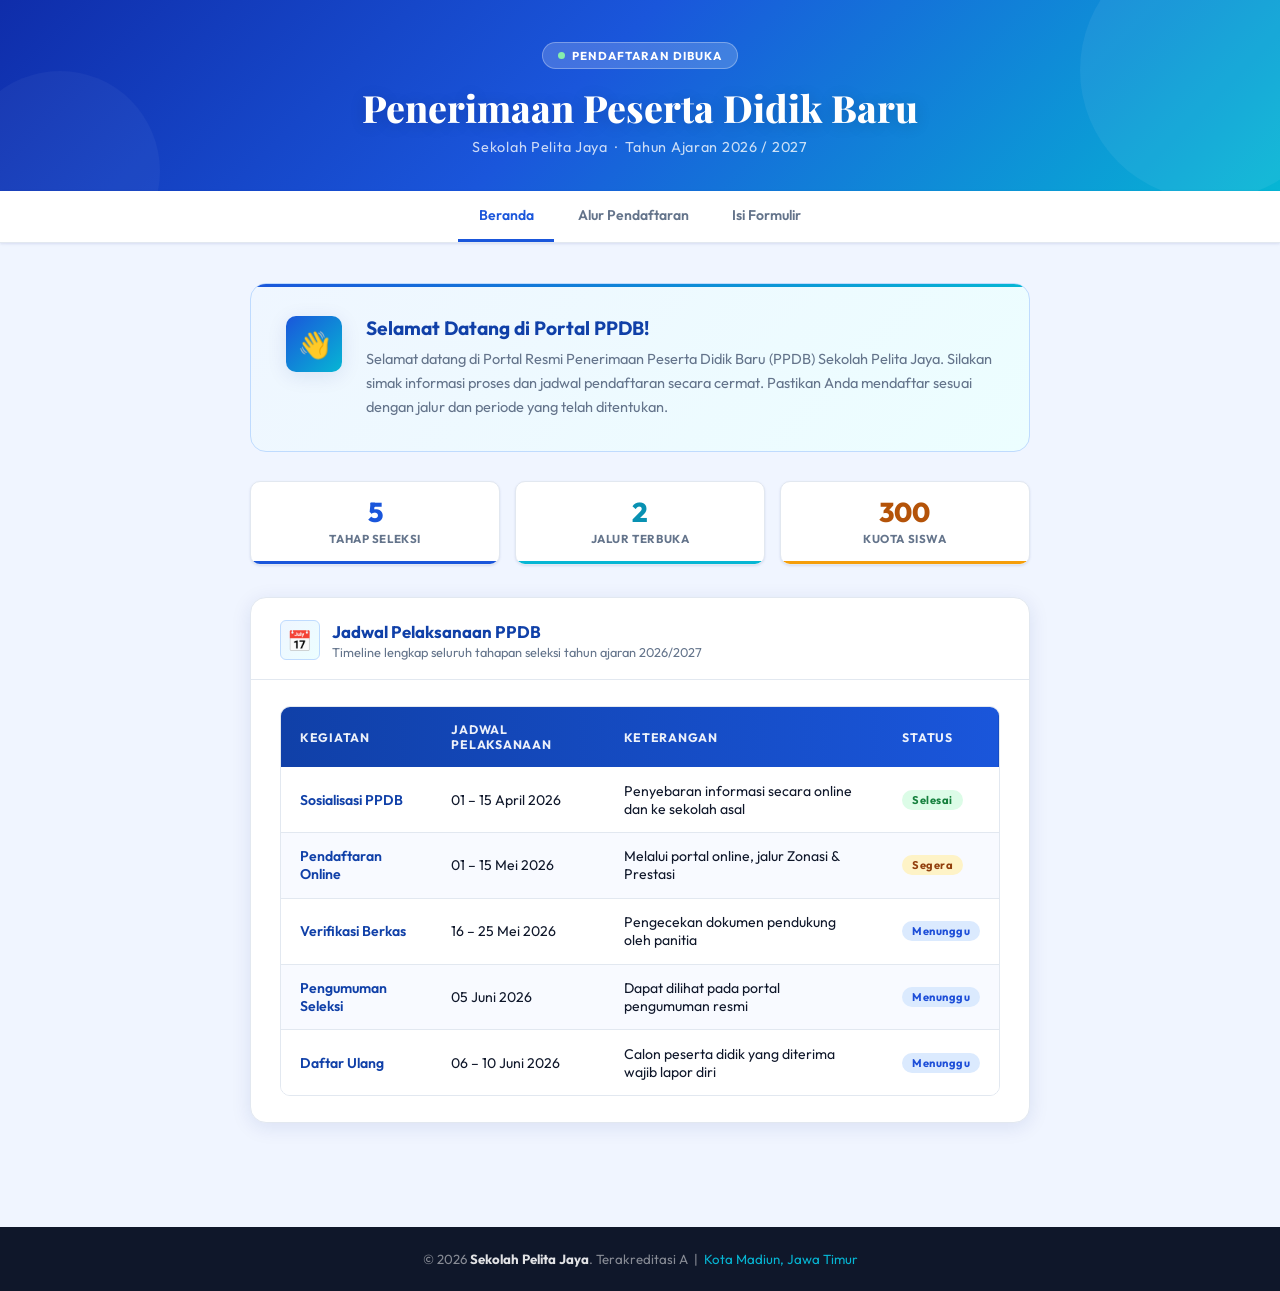
==== commit 849bcb0a: "Folder UTS" ====
--- a/index.html
+++ b/index.html
@@ -30,7 +30,7 @@
       <div class="hero-icon">👋</div>
       <div>
         <h2>Selamat Datang di Portal PPDB!</h2>
-        <p>Selamat datang di Portal Resmi Penerimaan Peserta Didik Baru (PPDB) Sekolah Global Nusantara.
+        <p>Selamat datang di Portal Resmi Penerimaan Peserta Didik Baru (PPDB) Sekolah Pelita Jaya.
            Silakan simak informasi proses dan jadwal pendaftaran secara cermat. Pastikan Anda mendaftar
            sesuai dengan jalur dan periode yang telah ditentukan.</p>
       </div>
--- a/asset/css/style.css
+++ b/asset/css/style.css
@@ -37,7 +37,7 @@
   flex-direction: column;
 }
 
-/* ===== HEADER ===== */
+
 header {
   background: linear-gradient(135deg, #0f2daa 0%, #1a56db 45%, #06b6d4 100%);
   padding: 2.6rem 2rem 2.2rem;
@@ -261,7 +261,7 @@
   text-transform: uppercase;
 }
 
-/* ===== CARD ===== */
+
 .card {
   background: var(--surface);
   border-radius: var(--radius);
@@ -296,7 +296,7 @@
 
 .card-body { padding: 1.6rem 1.8rem; }
 
-/* ===== TABLE ===== */
+
 .table-wrapper {
   overflow-x: auto;
   border-radius: var(--radius-sm);
@@ -348,7 +348,7 @@
 .badge-status.soon   { background: #fef3c7; color: #92400e; }
 .badge-status.info   { background: #dbeafe; color: #1d4ed8; }
 
-/* ===== ALUR PAGE ===== */
+
 .alur-img-container {
   background: linear-gradient(135deg, #ffffff, #3582d7);
   border: 1px solid var(--border-accent);
@@ -432,7 +432,7 @@
   line-height: 1.58;
 }
 
-/* ===== FORM PAGE ===== */
+
 .form-progress {
   display: flex;
   align-items: center;
@@ -503,7 +503,7 @@
 
 .fp-label.active { color: var(--primary); }
 
-/* form fields */
+
 .form-group { margin-bottom: 1.4rem; }
 
 .form-label {
@@ -588,7 +588,7 @@
   line-height: 1.55;
 }
 
-/* ===== SUBMIT BTN ===== */
+
 .btn-submit {
   display: flex;
   align-items: center;
@@ -627,7 +627,7 @@
 .btn-arrow { transition: transform var(--transition); }
 .btn-submit:hover .btn-arrow { transform: translateX(5px); }
 
-/* ===== TOAST ===== */
+
 #toast {
   position: fixed;
   bottom: 2rem;
@@ -660,7 +660,7 @@
 #toast.success { background: linear-gradient(135deg, #059669, #10b981); }
 #toast.error   { background: linear-gradient(135deg, #dc2626, #ef4444); }
 
-/* ===== FOOTER ===== */
+
 footer {
   background: #0f172a;
   color: rgba(255,255,255,0.5);
@@ -672,7 +672,7 @@
 footer strong { color: rgba(255,255,255,0.88); }
 footer .footer-accent { color: var(--accent); }
 
-/* ===== RESPONSIVE ===== */
+
 @media (max-width: 640px) {
   header { padding: 1.8rem 1rem 1.5rem; }
   main { padding: 0 0.85rem 2rem; margin: 1.5rem auto; }
